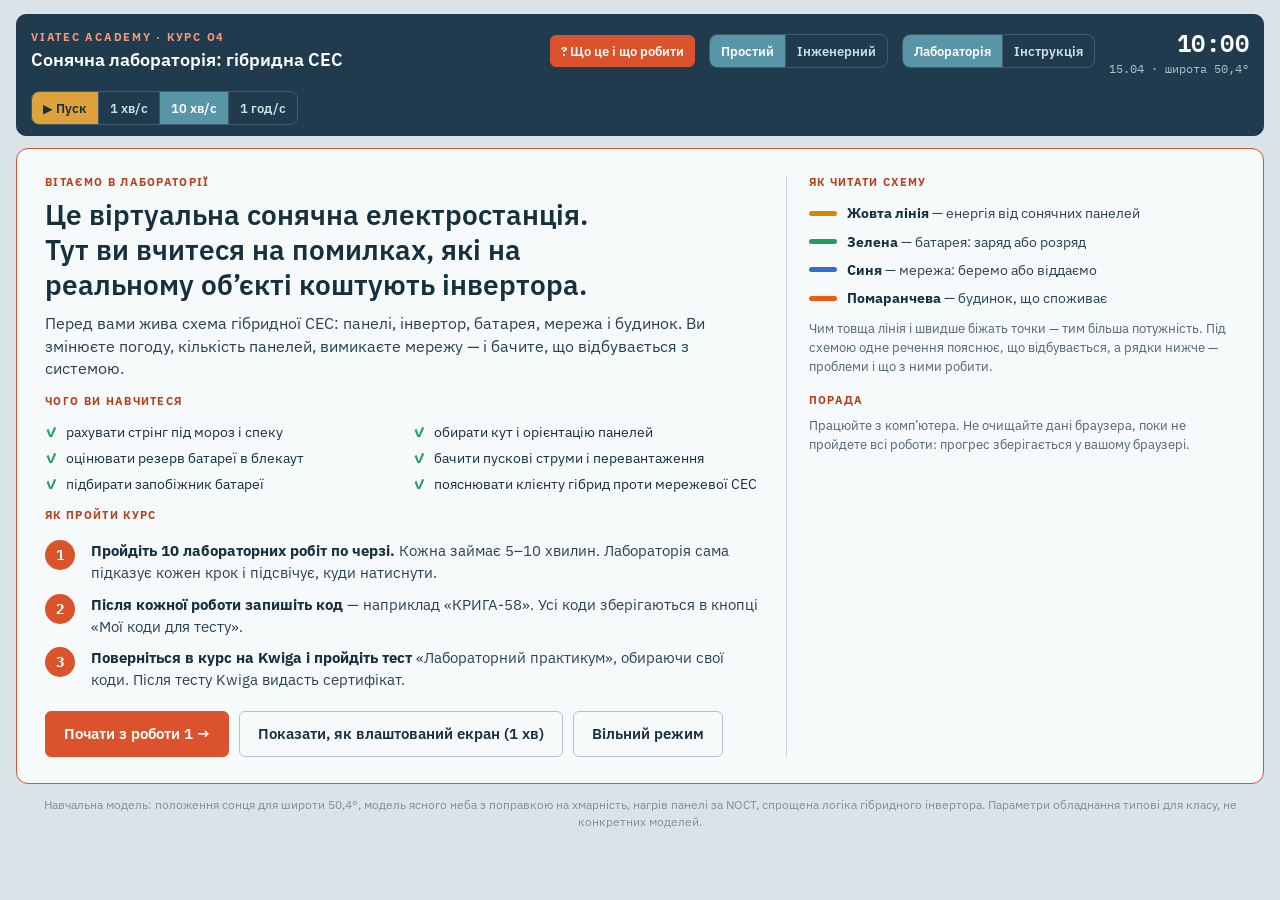
==== lab/index.html @ 6668af7b "Лабораторія О4: знайомство з екраном, «що має статися» в кроках, підказка поточного кроку Co-Authore" ====
<!doctype html>
<html lang="uk"><head><meta charset="utf-8"><meta name="viewport" content="width=device-width,initial-scale=1,viewport-fit=cover">
<title>Сонячна лабораторія Viatec</title>
<meta name="claude:viewport-fit-sides" content="cover">
<link rel="preconnect" href="https://fonts.googleapis.com">
<link rel="stylesheet" href="https://fonts.googleapis.com/css2?family=IBM+Plex+Sans:wght@400;500;600;700&family=IBM+Plex+Mono:wght@400;500;600&display=swap">
<style>
/* Layout: engineering HMI. Top bar (clock, speed, tabs) → [configuration | live single-line diagram | environment] → instruments → trend + alarm log. Second tab: full instruction. Deliberately single dark look, like a SCADA screen. */
:root{
  --bg:#D9E3E8; --panel:#F7FAFB; --panel2:#E9EFF3; --line:#C9D6DE; --line2:#B3C4CF;
  --ink:#17303D; --muted:#4F6672; --dim:#7D919C;
  --accent:#DA532C; --accent-ink:#B5401C; --accent-soft:#F8E1D8;
  --pv:#D08A0A; --bat:#1E9E63; --grid:#2F6FD0; --load:#F05A12; --soc:#7A4FD6;
  --ok:#1E9E63; --warn:#D08A0A; --err:#D2372B;
  --f:'IBM Plex Sans',system-ui,'Segoe UI',Arial,sans-serif;
  --mono:'IBM Plex Mono',ui-monospace,Consolas,monospace;
  color-scheme:light;
}
*{box-sizing:border-box}
body{background:var(--bg);color:var(--ink);font-family:var(--f);font-size:14px;line-height:1.45;margin:0}
.wrap{max-width:1440px;margin:0 auto;padding-block:14px 32px;padding-left:max(16px,env(safe-area-inset-left,0px));padding-right:max(16px,env(safe-area-inset-right,0px));display:flex;flex-direction:column;gap:12px}
h1,h2,h3{margin:0;font-weight:600;text-wrap:balance}
p{margin:0}
.bar{display:flex;align-items:center;gap:14px;flex-wrap:wrap;background:var(--panel);border:1px solid var(--line);border-radius:10px;padding:10px 14px}
.brand{display:flex;flex-direction:column;gap:1px;margin-right:auto;min-width:0}
.brand .e{font-size:11px;letter-spacing:.16em;text-transform:uppercase;color:var(--accent-ink);font-weight:700}
.brand h1{font-size:18px}
.clock{font-family:var(--mono);font-size:24px;font-weight:600;letter-spacing:.02em}
.date{font-family:var(--mono);font-size:12px;color:var(--muted)}
.seg{display:flex;border:1px solid var(--line2);border-radius:8px;overflow:hidden}
.seg button{font:inherit;font-size:12.5px;font-weight:600;background:transparent;color:var(--muted);border:none;padding:7px 11px;cursor:pointer;border-right:1px solid var(--line2)}
.seg button:last-child{border-right:none}
.seg button[aria-pressed="true"],.seg button[aria-selected="true"]{background:var(--accent);color:#fff}
button:focus-visible,select:focus-visible,input:focus-visible{outline:2px solid var(--accent);outline-offset:2px}

.main{display:grid;grid-template-columns:290px minmax(0,1fr) 320px;gap:12px;align-items:start}
.panel{background:var(--panel);border:1px solid var(--line);border-radius:10px;min-width:0}
.ph{display:flex;justify-content:space-between;align-items:center;gap:8px;padding:9px 12px;border-bottom:1px solid var(--line)}
.ph h2{font-size:12px;letter-spacing:.12em;text-transform:uppercase;color:var(--muted);font-weight:700}
.pb{padding:12px;display:flex;flex-direction:column;gap:12px}
.grp{display:flex;flex-direction:column;gap:9px;padding-bottom:12px;border-bottom:1px solid var(--line)}
.grp:last-child{border-bottom:none;padding-bottom:0}
.grp h3{font-size:11.5px;letter-spacing:.1em;text-transform:uppercase;color:var(--accent-ink);font-weight:700}
.sl{display:flex;flex-direction:column;gap:2px}
.sl .r{display:flex;justify-content:space-between;font-size:12.5px;color:var(--muted)}
.sl output{font-family:var(--mono);color:var(--ink);font-size:12.5px}
input[type=range]{width:100%;accent-color:var(--accent);height:18px;margin:0}
.sel{display:flex;flex-direction:column;gap:3px;font-size:12.5px;color:var(--muted)}
select{font:inherit;font-size:13px;color:var(--ink);background:var(--panel2);border:1px solid var(--line2);border-radius:6px;padding:6px 8px;width:100%}
.two{display:grid;grid-template-columns:1fr 1fr;gap:8px}
.chips{display:flex;flex-wrap:wrap;gap:6px}
.chip{font:inherit;font-size:12px;font-weight:600;background:var(--panel2);color:var(--muted);border:1px solid var(--line2);border-radius:6px;padding:5px 8px;cursor:pointer;display:flex;gap:6px;align-items:center}
.chip:disabled{cursor:default;opacity:.85}
.chip i{width:7px;height:7px;border-radius:4px;background:var(--dim)}
.chip[aria-pressed="true"]{color:var(--ink);border-color:var(--accent)}
.chip[aria-pressed="true"] i{background:var(--ok)}
.chip.danger[aria-pressed="false"]{border-color:var(--err);color:var(--err)}
.chip.danger[aria-pressed="false"] i{background:var(--err)}

.sld svg{display:block;width:100%;height:auto}
.sld text{font-family:var(--mono)}
.status{display:flex;gap:6px;flex-wrap:wrap;padding:10px 12px;border-top:1px solid var(--line);min-height:40px;align-items:center}
.al{font-size:13px;font-weight:500;line-height:1.4;padding:7px 11px;border-radius:6px;border:1px solid;flex:1 1 100%}
.al.e{color:var(--err);border-color:var(--err);background:#FBE4E1}
.al.w{color:var(--warn);border-color:#E5C98A;background:#FBF0D9}
.al.i{color:var(--muted);border-color:var(--line2)}
.al.ok{color:var(--ok);border-color:#CDEBDA}

.kv{display:grid;grid-template-columns:1fr auto;gap:4px 10px;font-size:12.5px}
.kv span:nth-child(odd){color:var(--muted)}
.kv span:nth-child(even){font-family:var(--mono);text-align:right}
.env svg{display:block;width:100%;height:auto}

.meters{display:grid;grid-template-columns:repeat(3,minmax(0,1fr));gap:12px}
.m{background:var(--panel);border:1px solid var(--line);border-radius:10px;padding:10px 12px;min-width:0;position:relative;overflow:hidden}
.m::before{content:"";position:absolute;left:0;top:0;bottom:0;width:3px;background:var(--c)}
.m .k{font-size:11px;letter-spacing:.1em;text-transform:uppercase;color:var(--muted);font-weight:700}
.m .v{font-family:var(--mono);font-size:24px;font-weight:600;line-height:1.2;font-variant-numeric:tabular-nums}
.m .v small{font-size:12px;color:var(--muted);margin-left:4px;font-weight:500}
.m .s{font-size:12px;color:var(--muted);font-family:var(--mono)}

.lower{display:grid;grid-template-columns:minmax(0,1.7fr) minmax(0,1fr);gap:12px}
canvas{width:100%;height:230px;display:block}
.legend{display:flex;gap:12px;flex-wrap:wrap;font-size:11.5px;color:var(--muted)}
.legend i{display:inline-block;width:14px;height:3px;margin-right:5px;vertical-align:middle}
.log{max-height:320px;overflow-y:auto;font-family:var(--mono);font-size:12px}
.log div{display:grid;grid-template-columns:44px 14px minmax(0,1fr);gap:6px;padding:6px 12px;border-bottom:1px solid var(--line)}
.log time{color:var(--dim)}
.log b{width:8px;height:8px;border-radius:2px;margin-top:5px;background:var(--dim)}
.log .e b{background:var(--err)} .log .w b{background:var(--warn)} .log .o b{background:var(--ok)}
.log .e span{color:#B0332A}
.mbar{display:flex;flex-direction:column;gap:10px}
.mbar svg{width:100%;height:auto;display:block}

.task{background:var(--accent-soft);border:1px solid #E9A58D;border-radius:10px;padding:10px 14px;display:grid;grid-template-columns:auto minmax(0,1fr) auto;gap:14px;align-items:center}
.task .l{font-size:11px;letter-spacing:.14em;text-transform:uppercase;color:var(--accent-ink);font-weight:700}
.task p{font-size:14px}
.task b{color:#B5401C}
.btn{font:inherit;font-size:12.5px;font-weight:600;background:transparent;color:var(--ink);border:1px solid var(--line2);border-radius:6px;padding:6px 10px;cursor:pointer}
.btn:hover{border-color:var(--accent)}

.doc{display:grid;grid-template-columns:240px minmax(0,1fr);gap:16px;align-items:start}
.toc{position:sticky;top:12px;background:var(--panel);border:1px solid var(--line);border-radius:10px;padding:12px;display:flex;flex-direction:column;gap:2px}
.toc a{color:var(--muted);text-decoration:none;font-size:13px;padding:5px 8px;border-radius:5px}
.toc a:hover{color:var(--ink);background:var(--panel2)}
.art{background:var(--panel);border:1px solid var(--line);border-radius:10px;padding:22px 26px;display:flex;flex-direction:column;gap:14px;min-width:0}
.art h2{font-size:20px;margin-top:10px;padding-top:14px;border-top:1px solid var(--line)}
.art h2:first-child{margin-top:0;padding-top:0;border-top:none}
.art p,.art li{color:#2A4250;max-width:78ch}
.art ul,.art ol{margin:0;padding-left:20px;display:flex;flex-direction:column;gap:4px}
.art b{color:var(--ink)}
.tw{overflow-x:auto}
.art table{border-collapse:collapse;width:100%;font-size:13px;min-width:560px}
.art th{text-align:left;color:var(--muted);font-weight:600;font-size:11.5px;letter-spacing:.06em;text-transform:uppercase;padding:7px 10px;border-bottom:1px solid var(--line2)}
.art td{padding:8px 10px;border-bottom:1px solid var(--line);vertical-align:top;color:#2A4250}
.art td:first-child{color:var(--ink);font-weight:600;white-space:nowrap}
.cards{display:grid;grid-template-columns:repeat(auto-fit,minmax(240px,1fr));gap:10px}
.cd{background:var(--panel2);border:1px solid var(--line2);border-radius:8px;padding:12px;display:flex;flex-direction:column;gap:6px}
.cd h4{margin:0;font-size:14px;font-weight:600}
.cd p{font-size:13px}
.cd .go{align-self:flex-start;margin-top:auto}
.lab{border:1px solid var(--line2);border-radius:8px;padding:14px;display:flex;flex-direction:column;gap:8px;background:var(--panel2)}
.lab .hd{display:flex;justify-content:space-between;gap:10px;align-items:baseline;flex-wrap:wrap}
.lab h4{margin:0;font-size:15px;font-weight:600}
.lab dl{display:grid;grid-template-columns:150px minmax(0,1fr);gap:6px 12px;margin:0;font-size:13px}
.lab dt{color:var(--muted)}
.lab dd{margin:0;color:#2A4250}
.foot{font-size:12px;color:var(--dim);text-align:center}
[hidden]{display:none!important}
.lbl2{font-size:10.5px;letter-spacing:.12em;text-transform:uppercase;color:var(--muted);font-weight:700;margin-top:2px}
.doT{font-weight:600;color:var(--ink);font-size:15px}
.expT{color:var(--ink);font-size:14px;background:var(--panel);border-left:3px solid var(--ok);padding:5px 9px;border-radius:4px}
.nowBar{position:fixed;left:50%;bottom:calc(14px + env(safe-area-inset-bottom,0px));transform:translateX(-50%);z-index:50;background:#1F3B4D;color:#fff;border-radius:10px;padding:10px 14px;display:flex;gap:12px;align-items:center;box-shadow:0 6px 24px rgba(23,48,61,.35);width:min(920px,calc(100% - 24px));font-size:14px}
.nowBar .nbT{font:600 11px var(--mono);letter-spacing:.08em;text-transform:uppercase;color:#F39A76;white-space:nowrap}
.nowBar .nbS{flex:1;min-width:0}
.nowBar .btn{color:#fff;border-color:#5895A7;background:#5895A7;white-space:nowrap}
.tour-on{position:relative;z-index:70!important;box-shadow:0 0 0 4px #DA532C,0 0 0 9999px rgba(15,35,47,.55)!important;border-radius:10px}
.tourTip{position:fixed;left:50%;bottom:calc(18px + env(safe-area-inset-bottom,0px));transform:translateX(-50%);z-index:80;background:#F7FAFB;color:var(--ink);border-radius:12px;padding:16px 18px;width:min(560px,calc(100% - 24px));box-shadow:0 10px 40px rgba(0,0,0,.35);display:flex;flex-direction:column;gap:8px}
.tourTip h3{font-size:17px}
.tourTip p{font-size:14.5px;color:var(--ink)}
.tourTip .tn{font:600 11px var(--mono);letter-spacing:.1em;color:var(--accent-ink);text-transform:uppercase}
.tourTip .row{display:flex;gap:8px;justify-content:flex-end;flex-wrap:wrap;margin-top:4px}
.learn{display:grid;grid-template-columns:repeat(2,minmax(0,1fr));gap:6px 18px;margin:12px 0 0;padding:0;list-style:none}
.learn li{font-size:14px;color:var(--ink);display:flex;gap:8px}
.learn li::before{content:"✓";color:var(--ok);font-weight:700}
.bar{background:#1F3B4D;border-color:#1F3B4D}
.bar .brand h1,.bar .clock{color:#fff}
.bar .brand .e{color:#F39A76}
.bar .date{color:#A9C3CE}
.bar .seg{border-color:#3D5C6E}
.bar .seg button{color:#CFE0E7;border-right-color:#3D5C6E}
.bar .seg button[aria-pressed="true"],.bar .seg button[aria-selected="true"]{background:#5895A7;color:#fff}
.bar #helpBtn{background:#DA532C;border-color:#DA532C;color:#fff}
body.paused .bar #play{background:#E0A23A;color:#17303D}
.ph{background:#5895A7;border-bottom-color:#5895A7;border-radius:10px 10px 0 0}
.ph h2{color:#fff}
.ph .date,.ph .legend{color:#E6F0F4}
.panel{box-shadow:0 1px 2px rgba(23,48,61,.08)}
.task{background:#F3DCD2;border-color:#E9A58D}
body.welcoming #viewLab{display:none!important}
.welcome{display:grid;grid-template-columns:minmax(0,1.6fr) minmax(0,1fr);gap:22px;background:var(--panel);border:1px solid var(--accent);border-radius:12px;padding:26px 28px}
.welcome h2{font-size:clamp(20px,2.3vw,28px);line-height:1.25;margin:6px 0 10px}
.wlead{font-size:15.5px;color:#2A4250;max-width:70ch}
.wsteps{margin:16px 0 0;padding:0;list-style:none;counter-reset:w;display:flex;flex-direction:column;gap:10px}
.wsteps li{counter-increment:w;display:grid;grid-template-columns:34px minmax(0,1fr);gap:12px;font-size:15px;color:#2A4250}
.wsteps li::before{content:counter(w);width:30px;height:30px;border-radius:15px;background:var(--accent);color:#fff;display:grid;place-items:center;font:700 14px var(--mono)}
.wsteps b{color:var(--ink)}
.wact{display:flex;gap:10px;flex-wrap:wrap;margin-top:20px}
.btn.big{font-size:15px;padding:11px 18px}
.wr{border-left:1px solid var(--line);padding-left:22px;display:flex;flex-direction:column;gap:8px}
.legendL{list-style:none;margin:4px 0;padding:0;display:flex;flex-direction:column;gap:8px}
.legendL li{display:flex;gap:10px;align-items:center;font-size:14px;color:#2A4250}
.legendL i{width:28px;height:5px;border-radius:3px;flex-shrink:0}
.legendL b{color:var(--ink)}
#helpBtn{border-color:var(--accent);color:var(--accent-ink)}
@media (max-width:860px){.welcome{grid-template-columns:1fr}.wr{border-left:none;padding-left:0;border-top:1px solid var(--line);padding-top:14px}}
.sld{position:relative}
.pauseB{position:absolute;left:50%;top:52px;transform:translateX(-50%);z-index:2;font:600 13px var(--mono);letter-spacing:.04em;color:#fff;background:var(--warn);border:none;border-radius:6px;padding:7px 14px;cursor:pointer;box-shadow:0 4px 14px rgba(0,0,0,.15);white-space:nowrap;max-width:calc(100% - 24px);overflow:hidden;text-overflow:ellipsis}
body.paused #sld{filter:saturate(.3) opacity(.75)}
body.paused #play{background:var(--warn);color:#fff}
@media (prefers-reduced-motion:no-preference){body.paused #play{animation:pulse2 1.4s ease-in-out infinite}}
@keyframes pulse2{50%{background:#F2D59A}}
.chipw{display:inline-flex;gap:2px}
.chip.del{padding:5px 7px;color:var(--muted)}
.chip.del:hover{color:var(--err);border-color:var(--err)}
.addf summary{list-style:none;cursor:pointer;color:var(--accent-ink);border-color:var(--accent)}
.addf summary::-webkit-details-marker{display:none}
.addbox{display:flex;flex-direction:column;gap:8px;margin-top:8px;padding:10px;border:1px dashed var(--line2);border-radius:8px}
.addbox input{font:inherit;font-size:13px;color:var(--ink);background:var(--panel2);border:1px solid var(--line2);border-radius:6px;padding:6px 8px;width:100%}
.codebox{background:#E3F3E9;border:1px solid #CDEBDA;border-radius:8px;padding:10px 12px;display:flex;flex-direction:column;gap:4px;font-size:13.5px}
.codebox b{font-family:var(--mono);font-size:20px;color:var(--ok);letter-spacing:.04em}
.codebox span{color:var(--muted);font-size:12.5px}
table.codes{border-collapse:collapse;width:100%;font-size:13.5px}
table.codes td,table.codes th{padding:7px 10px;border-bottom:1px solid var(--line);text-align:left}
table.codes th{color:var(--muted);font-size:11.5px;text-transform:uppercase;letter-spacing:.06em}
table.codes b{font-family:var(--mono);color:var(--ok)}
.prog{display:flex;align-items:center;gap:10px;flex-wrap:wrap;font-size:12.5px;color:var(--muted)}
.prog .dots{display:flex;gap:4px}
.prog .dots button{width:26px;height:26px;border-radius:6px;border:1px solid var(--line2);background:var(--panel);color:var(--muted);font:600 11.5px var(--mono);cursor:pointer;padding:0}
.prog .dots button.ok{background:#CDEBDA;border-color:#8FCFAF;color:var(--ok)}
.prog .dots button.cur{border-color:var(--accent);color:var(--ink)}
.prog .bar{flex:0 0 160px;height:6px;border-radius:3px;background:var(--panel2);overflow:hidden}
.prog .bar i{display:block;height:100%;background:var(--accent)}
.btn:disabled{opacity:.45;cursor:not-allowed}
.cert{background:var(--panel);border:1px solid var(--ok);border-radius:10px;padding:16px;display:flex;flex-direction:column;gap:12px}
.cert .row{display:flex;gap:8px;flex-wrap:wrap;align-items:center}
.cert input{font:inherit;font-size:15px;background:var(--panel2);color:var(--ink);border:1px solid var(--line2);border-radius:6px;padding:8px 10px;min-width:0;flex:1 1 260px}
.cert img{width:100%;max-width:900px;border-radius:6px;border:1px solid var(--line2)}
.verify{display:flex;gap:8px;flex-wrap:wrap;align-items:center}
.verify input{font:inherit;background:var(--panel2);color:var(--ink);border:1px solid var(--line2);border-radius:6px;padding:7px 10px;flex:1 1 200px;min-width:0}
.guide{display:grid;grid-template-columns:minmax(0,1.4fr) minmax(0,1fr);gap:18px;background:var(--panel);border:1px solid var(--accent);border-radius:10px;padding:14px 16px;position:relative}
.gcol{display:flex;flex-direction:column;gap:6px;min-width:0}
.gq-col{border-left:1px solid var(--line);padding-left:18px}
.gh{font-size:11px;letter-spacing:.12em;text-transform:uppercase;color:var(--accent-ink);font-weight:700}
.gh.ok{color:var(--ok)}
.gq{font-weight:600;font-size:15px}
.muted{color:var(--muted);font-size:13px}
.gsteps{margin:0;padding:0;list-style:none;display:flex;flex-direction:column;gap:6px}
.gs{display:grid;grid-template-columns:26px minmax(0,1fr);gap:10px;align-items:start;padding:8px 10px;border-radius:8px;color:var(--muted)}
.gs .n{width:24px;height:24px;border-radius:12px;display:grid;place-items:center;font-family:var(--mono);font-size:12px;background:var(--panel2);border:1px solid var(--line2)}
.gs.cur{background:var(--accent-soft);color:var(--ink)}
.gs.cur .n{background:var(--accent);color:#fff;border-color:var(--accent)}
.gs.done .n{background:#CDEBDA;color:var(--ok);border-color:#CDEBDA}
.gs .btn{margin-top:6px}
.wait{color:var(--accent-ink);font-size:12.5px;margin-top:4px}
.opts{display:flex;flex-direction:column;gap:6px}
.opts label{display:flex;gap:8px;align-items:flex-start;background:var(--panel2);border:1px solid var(--line2);border-radius:6px;padding:7px 9px;cursor:pointer;font-size:13.5px}
.opts input{accent-color:var(--accent);margin-top:3px}
.ans{display:flex;align-items:center;gap:8px}
.ans input{font:inherit;font-family:var(--mono);font-size:16px;background:var(--panel2);color:var(--ink);border:1px solid var(--line2);border-radius:6px;padding:7px 10px;width:140px}
.btn.primary{background:var(--accent);color:#fff;border-color:var(--accent);align-self:flex-start}
.btn.small{font-size:12px;padding:4px 9px}
.fb{font-size:13.5px;padding:7px 10px;border-radius:6px}
.fb.ok{color:var(--ok);background:#E3F3E9}.fb.bad{color:var(--warn);background:#FBF0D9}
.actions{display:flex;gap:6px;flex-wrap:wrap;margin-top:6px}
.gx{position:absolute;top:8px;right:8px;padding:2px 9px;font-size:16px}
.hl{outline:3px solid var(--accent)!important;outline-offset:3px;border-radius:6px}
@media (prefers-reduced-motion:no-preference){.hl{animation:pulse 1.2s ease-in-out infinite}}
@keyframes pulse{50%{outline-color:rgba(255,106,19,.25)}}
@media (max-width:860px){.guide{grid-template-columns:1fr}.gq-col{border-left:none;padding-left:0;border-top:1px solid var(--line);padding-top:12px}}
body.simple .adv{display:none!important}
body.simple .main{grid-template-columns:260px minmax(0,1fr) 260px}
body:not(.simple) .only-simple{display:none!important}
body.simple .meters .m:nth-child(n+4){display:none}
.story{padding:12px 14px;border-top:1px solid var(--line);font-size:16px;line-height:1.5;color:var(--ink)}
.story b{font-family:var(--mono);font-weight:600}
.story .pv{color:var(--pv)} .story .bat{color:var(--bat)} .story .grid{color:var(--grid)} .story .load{color:var(--load)} .story .err{color:var(--err)}
.qbig{display:flex;flex-direction:column;gap:12px}
.qbig .chip{font-size:13.5px;padding:8px 10px}

@media (max-width:1200px){.main{grid-template-columns:280px minmax(0,1fr)}.envcol{grid-column:1/-1;display:grid!important;grid-template-columns:repeat(2,minmax(0,1fr));gap:12px}}
@media (max-width:860px){.main,.lower,.doc{grid-template-columns:minmax(0,1fr)}.envcol{grid-template-columns:minmax(0,1fr)!important}.toc{position:static}.task{grid-template-columns:1fr}}
@media (max-width:520px){.meters{grid-template-columns:repeat(2,minmax(0,1fr))}.art{padding:16px}.lab dl{grid-template-columns:1fr}}
</style>

</head><body>
<div class="wrap">
  <div class="bar">
    <div class="brand"><span class="e">Viatec Academy · Курс О4</span><h1>Сонячна лабораторія: гібридна СЕС</h1></div>
    <button class="btn" id="helpBtn" type="button">? Що це і що робити</button>
    <div class="seg" aria-label="Режим"><button id="mSimple" aria-pressed="true">Простий</button><button id="mPro" aria-pressed="false">Інженерний</button></div>
    <div class="seg" role="tablist" aria-label="Розділ"><button role="tab" id="tabLab" aria-selected="true">Лабораторія</button><button role="tab" id="tabDoc" aria-selected="false">Інструкція</button></div>
    <div style="display:flex;flex-direction:column;align-items:flex-end"><span class="clock" id="clock">10:00</span><span class="date" id="dateL">15.04 · широта 50,4°</span></div>
    <div class="seg" aria-label="Швидкість часу"><button id="play" aria-pressed="false">▶ Пуск</button><button data-speed="1" aria-pressed="false">1 хв/с</button><button data-speed="10" aria-pressed="true">10 хв/с</button><button data-speed="60" aria-pressed="false">1 год/с</button></div>
  </div>

  <section class="welcome" id="welcome" hidden aria-labelledby="wT">
    <div class="wl">
      <p class="gh">Вітаємо в лабораторії</p>
      <h2 id="wT">Це віртуальна сонячна електростанція. Тут ви вчитеся на помилках, які на реальному об’єкті коштують інвертора.</h2>
      <p class="wlead">Перед вами жива схема гібридної СЕС: панелі, інвертор, батарея, мережа і будинок. Ви змінюєте погоду, кількість панелей, вимикаєте мережу — і бачите, що відбувається з системою.</p>
      <p class="gh" style="margin-top:14px">Чого ви навчитеся</p>
      <ul class="learn"><li>рахувати стрінг під мороз і спеку</li><li>обирати кут і орієнтацію панелей</li><li>оцінювати резерв батареї в блекаут</li><li>бачити пускові струми і перевантаження</li><li>підбирати запобіжник батареї</li><li>пояснювати клієнту гібрид проти мережевої СЕС</li></ul>
      <p class="gh" style="margin-top:14px">Як пройти курс</p>
      <ol class="wsteps">
        <li><span><b>Пройдіть 10 лабораторних робіт по черзі.</b> Кожна займає 5–10 хвилин. Лабораторія сама підказує кожен крок і підсвічує, куди натиснути.</span></li>
        <li><span><b>Після кожної роботи запишіть код</b> — наприклад «КРИГА-58». Усі коди зберігаються в кнопці «Мої коди для тесту».</span></li>
        <li><span><b>Поверніться в курс на Kwiga і пройдіть тест</b> «Лабораторний практикум», обираючи свої коди. Після тесту Kwiga видасть сертифікат.</span></li>
      </ol>
      <div class="wact"><button class="btn primary big" id="wStart" type="button"></button><button class="btn big" id="wTour" type="button">Показати, як влаштований екран (1 хв)</button><button class="btn big" id="wFree" type="button">Вільний режим</button></div>
      <p class="muted" id="wProg"></p>
    </div>
    <div class="wr">
      <p class="gh">Як читати схему</p>
      <ul class="legendL">
        <li><i style="background:var(--pv)"></i><span><b>Жовта лінія</b> — енергія від сонячних панелей</span></li>
        <li><i style="background:var(--bat)"></i><span><b>Зелена</b> — батарея: заряд або розряд</span></li>
        <li><i style="background:var(--grid)"></i><span><b>Синя</b> — мережа: беремо або віддаємо</span></li>
        <li><i style="background:var(--load)"></i><span><b>Помаранчева</b> — будинок, що споживає</span></li>
      </ul>
      <p class="muted">Чим товща лінія і швидше біжать точки — тим більша потужність. Під схемою одне речення пояснює, що відбувається, а рядки нижче — проблеми і що з ними робити.</p>
      <p class="gh" style="margin-top:8px">Порада</p>
      <p class="muted">Працюйте з комп’ютера. Не очищайте дані браузера, поки не пройдете всі роботи: прогрес зберігається у вашому браузері.</p>
    </div>
  </section>
  <div id="viewLab" style="display:flex;flex-direction:column;gap:12px">
  <div class="task" id="task"><span class="l" id="taskL">Вільний режим</span><p id="taskQ">Зберіть систему ліворуч, задайте погоду праворуч і натисніть «Пуск». Повний опис можливостей і лабораторних робіт — у вкладці «Інструкція».</p><div style="display:flex;gap:6px;flex-wrap:wrap"><select id="expSel" aria-label="Лабораторна робота" style="width:auto"></select><button class="btn" id="resetAll">Скинути</button></div></div>
  <div class="prog" id="prog"></div>
  <section class="cert" id="cert" hidden></section>
  <section class="guide" id="guide" hidden aria-live="polite"></section>
  <div class="nowBar" id="nowBar" hidden></div>
  <div class="tourTip" id="tourTip" hidden role="dialog" aria-live="polite"></div>

  <div class="main">
    <section class="panel only-simple" aria-label="Головне"><div class="ph"><h2>Система</h2></div><div class="pb" id="quick"></div></section>
    <section class="panel adv" aria-label="Конфігурація системи">
      <div class="ph"><h2>Конфігурація</h2></div>
      <div class="pb" id="cfg"></div>
    </section>
    <div style="display:flex;flex-direction:column;gap:12px;min-width:0">
    <section class="panel sld" aria-label="Однолінійна схема">
      <div class="ph"><h2>Однолінійна схема · наживо</h2><span class="date" id="topoL"></span></div>
      <button class="pauseB" id="pauseB" type="button" aria-label="Пауза. Натисніть, щоб запустити">❚❚ ПАУЗА · час зупинено — натисніть, щоб запустити</button>
      <svg id="sld" viewBox="0 0 1000 540" role="img" aria-label="Однолінійна схема системи з потоками енергії"></svg>
      <p class="story" id="story"></p>
      <div class="status" id="alarms" aria-live="polite"></div>
    </section>
    <div class="meters" id="meters"></div>
    <section class="panel adv"><div class="ph"><h2>Тренд · 24 години</h2><div class="legend"><span><i style="background:var(--pv)"></i>PV</span><span><i style="background:var(--load)"></i>навантаження</span><span><i style="background:var(--bat)"></i>АКБ (+заряд)</span><span><i style="background:var(--grid)"></i>мережа (+імпорт)</span><span><i style="background:var(--soc)"></i>SOC</span></div></div><div class="pb"><canvas id="chart" aria-label="Тренд потужностей за 24 години"></canvas></div></section>
    </div>
    <aside class="envcol" style="display:flex;flex-direction:column;gap:12px">
      <section class="panel env"><div class="ph"><h2>Сонце і погода</h2></div><div class="pb" id="envCtl"></div></section>
      <section class="panel env adv"><div class="ph"><h2>Траєкторія сонця</h2><span class="date" id="sunL"></span></div><div class="pb"><svg id="sunpath" viewBox="0 0 280 150"></svg><div class="kv" id="envKv"></div></div></section>
      <section class="panel adv"><div class="ph"><h2>MPPT і журнал подій</h2></div><div class="pb mbar" id="mppt"></div><div class="log" id="log"></div></section>
    </aside>
  </div>

  </div>

  <div id="viewDoc" hidden></div>
  <p class="foot">Навчальна модель: положення сонця для широти 50,4°, модель ясного неба з поправкою на хмарність, нагрів панелі за NOCT, спрощена логіка гібридного інвертора. Параметри обладнання типові для класу, не конкретних моделей.</p>
</div>

<script>
(function(){
'use strict';
const $=s=>document.querySelector(s);
const clamp=(x,a,b)=>Math.max(a,Math.min(b,x));
const rad=d=>d*Math.PI/180, deg=r=>r*180/Math.PI;
function fmt(x,d=1){ if(!isFinite(x)) return '—'; let s=(+x).toFixed(d).replace('.',','); if(/^-0(,0*)?$/.test(s)) s=s.slice(1); return s; }
const LAT=50.4;
const MNOM=['Січень','Лютий','Березень','Квітень','Травень','Червень','Липень','Серпень','Вересень','Жовтень','Листопад','Грудень'];

const PANELS={
  p450:{n:'450 Вт · mono PERC',P:450,Voc:49.5,Vmp:41.5,Isc:11.6,Imp:10.85,kVoc:-0.27,kP:-0.35},
  p550:{n:'550 Вт · mono PERC',P:550,Voc:49.9,Vmp:42.0,Isc:14.0,Imp:13.1,kVoc:-0.27,kP:-0.35},
  p585:{n:'585 Вт · N-type TOPCon',P:585,Voc:52.0,Vmp:43.4,Isc:14.2,Imp:13.5,kVoc:-0.25,kP:-0.29}
};
const INVS={
  h5:{n:'Гібрид 5 кВт · 1ф · LV',type:'hyb',bus:'LV',P:5,vmax:500,mmin:125,mmax:425,imax:[13,13],isc:[17,17],pvMax:6.5,surge:1.6,batI:120},
  h8:{n:'Гібрид 8 кВт · 3ф · LV',type:'hyb',bus:'LV',P:8,vmax:500,mmin:150,mmax:425,imax:[13,13],isc:[17,17],pvMax:10.4,surge:2,batI:190},
  h12:{n:'Гібрид 12 кВт · 3ф · LV',type:'hyb',bus:'LV',P:12,vmax:500,mmin:150,mmax:425,imax:[26,13],isc:[34,17],pvMax:15.6,surge:2,batI:240},
  h20:{n:'Гібрид 20 кВт · 3ф · HV',type:'hyb',bus:'HV',P:20,vmax:1000,mmin:200,mmax:850,imax:[26,26],isc:[34,34],pvMax:26,surge:1.5,batI:50},
  g10:{n:'Мережевий 10 кВт · 3ф · без АКБ',type:'grid',bus:null,P:10,vmax:1100,mmin:160,mmax:1000,imax:[26,26],isc:[32,32],pvMax:15,surge:1.1,batI:0}
};
const MODS={LV:{V:51.2,Ah:100,Imax:100},HV:{V:102.4,Ah:50,Imax:50}};
const FUSES=[63,80,100,125,160,200,250,315];
const FEED=[
  {id:'lv',n:'Слабкострум: роутер, відео',w:80,k:1,fixed:true},
  {id:'fr',n:'Холодильники',w:150,k:3,cyc:.4},
  {id:'bg',n:'Котельня (газ)',w:120,k:2},
  {id:'li',n:'Освітлення',w:200,k:1},
  {id:'tv',n:'Розетки: ТВ, ПК',w:250,k:1},
  {id:'pu',n:'Насос свердловини',w:1100,k:4},
  {id:'kt',n:'Кухня: чайник',w:2000,k:1},
  {id:'bo',n:'Бойлер',w:2000,k:1,cyc:.6},
  {id:'ac',n:'Кондиціонер',w:1200,k:3},
  {id:'wm',n:'Пральна машина',w:2000,k:2}
];
const PROFILE={li:[[6,8],[17.5,23.5]],tv:[[19,23]],pu:[[7.5,7.7],[13,13.2],[19.5,19.75]],kt:[[7,7.15],[13,13.1],[19,19.15]],bo:[[5,7]],wm:[[10,11.2]],ac:[[13,18]]};

function defaults(){
  return {t:10,month:4,clouds:15,ta:15,inv:'h8',offgrid:false,panel:'p550',
    m1:{n:9,s:1,tilt:35,az:0},m2:{n:9,s:1,tilt:35,az:0},
    nb:2,minSoc:20,soc:60,mode:'self',fuse:250,batPlace:'warm',grid:true,exp:true,auto:true,
    feeds:{lv:true,fr:true,bg:true,li:false,tv:true,pu:false,kt:false,bo:false,ac:false,wm:false}};
}
let S=defaults(), speed=10, playing=false, trip=null, fuseBlown=false, flags={}, hist=[], lastRec=-1, logArr=[], dayE={pv:0,imp:0,exp:0,load:0};

function sunPos(t,month){
  const n=30.4*(month-1)+15, dec=23.45*Math.sin(rad(360/365*(284+n))), H=15*(t-12);
  const sa=Math.sin(rad(LAT))*Math.sin(rad(dec))+Math.cos(rad(LAT))*Math.cos(rad(dec))*Math.cos(rad(H));
  const alt=deg(Math.asin(clamp(sa,-1,1)));
  const caz=(Math.sin(rad(dec))-Math.sin(rad(alt))*Math.sin(rad(LAT)))/(Math.cos(rad(alt))*Math.cos(rad(LAT))+1e-9);
  let az=deg(Math.acos(clamp(caz,-1,1))); if(H>0) az=360-az;
  return {alt,az:az-180};
}
function sky(sp){
  const c=S.clouds/100; if(sp.alt<=0) return {dni:0,dhi:0,ghi:0};
  const am=1/(Math.sin(rad(sp.alt))+0.50572*Math.pow(sp.alt+6.07995,-1.6364));
  const dniC=1353*Math.pow(0.7,Math.pow(am,0.678)), sinA=Math.sin(rad(sp.alt));
  const dni=dniC*Math.pow(1-c,1.6), dhi=dniC*0.12*sinA+c*(1-c*0.55)*330*sinA+25*sinA;
  return {dni,dhi,ghi:dni*sinA+dhi};
}
function poa(sp,sk,tilt,az){
  if(sp.alt<=0) return {poa:0,cos:0};
  const b=rad(tilt), cos=Math.sin(rad(sp.alt))*Math.cos(b)+Math.cos(rad(sp.alt))*Math.sin(b)*Math.cos(rad(sp.az-az));
  return {poa:sk.dni*Math.max(0,cos)+sk.dhi*(1+Math.cos(b))/2+sk.ghi*0.2*(1-Math.cos(b))/2,cos};
}
function inProfile(id,t){ const r=PROFILE[id]; if(!r) return false; if(id==='ac'&&S.ta<26) return false; return r.some(([a,b])=>t>=a&&t<b); }
let CUSTOM=[]; try{CUSTOM=JSON.parse(localStorage.getItem('o4lab-custom')||'[]')}catch(e){}
CUSTOM.forEach(c=>FEED.push(c));
function saveCustom(){ try{localStorage.setItem('o4lab-custom',JSON.stringify(FEED.filter(f=>f.custom)))}catch(e){} }
const KOPTS=[[1,'Без двигуна: лампа, нагрівач, електроніка'],[2,'Невеликий двигун: вентилятор, пральна'],[3,'Компресор: холодильник, кондиціонер'],[4,'Насос, компресор великої потужності'],[6,'Важкий пуск: верстат, зварювання']];
function addFormHTML(){ const n=FEED.filter(f=>f.custom).length; return n>=6?'<p class="date">Додано максимум 6 своїх приладів.</p>':`<details class="addf"><summary class="chip" style="display:inline-flex">+ Додати свій прилад</summary>
  <div class="addbox"><label class="sel">Назва<input type="text" class="nfN" maxlength="28" placeholder="напр. Обігрівач"></label>
  <label class="sel">Потужність, Вт<input type="number" class="nfW" min="10" max="10000" step="10" value="1000"></label>
  <label class="sel">Пусковий струм<select class="nfK">${KOPTS.map(([v,t])=>`<option value="${v}">×${v} — ${t}</option>`).join('')}</select></label>
  <button class="btn primary" data-add="1">Додати і увімкнути</button><p class="date addmsg"></p></div></details>`; }
function chipHTML(f,full){ return `<span class="chipw"><button class="chip" data-feed="${f.id}" aria-pressed="${!!feedOn(f)}"${S.auto&&PROFILE[f.id]?' disabled title="Керується автопрофілем"':''}><i></i>${f.n.split(':')[0]}${full||f.custom?' · '+(f.w>=1000?fmt(f.w/1000,1)+' кВт':f.w+' Вт'):''}${f.k>1&&f.custom?' · пуск ×'+f.k:''}</button>${f.custom?`<button class="chip del" data-delf="${f.id}" aria-label="Видалити ${f.n}">×</button>`:''}</span>`; }
function feedOn(f){ if(f.fixed||f.id==='fr'||f.id==='bg'||f.custom) return S.feeds[f.id]; return S.auto?inProfile(f.id,S.t):S.feeds[f.id]; }
function feedP(f,t){ let w=f.w; if(f.cyc&&((t*60)%30)/30>f.cyc) w*=0.05; return w/1000; }
function demand(){ let L=0; const per={}; FEED.forEach(f=>{ per[f.id]=feedOn(f)?feedP(f,S.t):0; L+=per[f.id]; }); return {L,per}; }

function mpptCalc(i,cfg,sp,sk,inv){
  const pn=PANELS[S.panel];
  if(!cfg.n||!cfg.s) return {on:false,p:0,pdc:0,vmp:0,voc:0,i:0,isc:0,poa:0,state:'off'};
  const ir=poa(sp,sk,cfg.tilt,cfg.az), tc=S.ta+ir.poa*0.03, lg=Math.log(Math.max(ir.poa,15)/1000);
  const voc=ir.poa>1?cfg.n*pn.Voc*(1+pn.kVoc/100*(tc-25))*(1+0.025*lg):0;
  const vmp=ir.poa>1?cfg.n*pn.Vmp*(1+pn.kP/100*(tc-25))*(1+0.03*lg):0;
  const pdc=Math.max(0,cfg.n*cfg.s*pn.P/1000*ir.poa/1000*(1+pn.kP/100*(tc-25))*0.96);
  let p=pdc, st='ok';
  const imp=cfg.s*pn.Imp*ir.poa/1000, isc=cfg.s*pn.Isc;
  if(voc>inv.vmax){p=0;st='over';}
  else if(ir.poa>20&&vmp<inv.mmin){p=pdc*Math.pow(clamp(vmp/inv.mmin,0,1),6);st='low';}
  else if(vmp>inv.mmax){p=pdc*inv.mmax/vmp;st='high';}
  if(st==='ok'&&imp>inv.imax[i]){p=pdc*inv.imax[i]/imp;st='clip';}
  return {on:true,p,pdc,poa:ir.poa,cos:ir.cos,tc,voc,vmp,i:Math.min(imp,inv.imax[i]),isc,iscOver:isc>inv.isc[i],state:st};
}
function step(dtH){
  const inv=INVS[S.inv], sp=sunPos(S.t,S.month), sk=sky(sp);
  const M=[mpptCalc(0,S.m1,sp,sk,inv),mpptCalc(1,S.m2,sp,sk,inv)];
  let pv=M[0].p+M[1].p, pdc=M[0].pdc+M[1].pdc, clipInv=false;
  if(pv>inv.pvMax){pv=inv.pvMax;clipInv=true;}
  const hasBat=inv.type==='hyb', mod=hasBat?MODS[inv.bus]:null, cap=hasBat?S.nb*5.12:0;
  const Vbat=!hasBat?0:inv.bus==='LV'?48+S.soc/100*6.5:S.nb*mod.V*(0.94+S.soc/100*0.1);
  const tBat=S.batPlace==='warm'?Math.max(S.ta,16):S.ta+3, cold=tBat<0;
  const Ilim=hasBat?(inv.bus==='LV'?Math.min(inv.batI,S.nb*mod.Imax):Math.min(inv.batI,mod.Imax)):0;
  const pLim=Ilim*Vbat/1000;
  const chgMax=hasBat&&!fuseBlown&&!cold?Math.min(pLim,cap*0.5):0, disMax=hasBat&&!fuseBlown?pLim:0;
  const gridAvail=S.grid&&!(S.offgrid&&hasBat);
  const D=demand(); let L=trip?0:D.L;
  let chg=0,dis=0,imp=0,exp=0,black=false,curt=0,anti=false;
  const socOK=S.soc>S.minSoc+0.01, full=S.soc>=99.9;
  if(inv.type==='grid'){
    if(gridAvail){ const a=Math.min(pv,L); const s=pv-a; imp=L-a; if(S.exp) exp=s; else {curt=s; pv-=s;} }
    else { anti=true; curt=pv; pv=0; black=L>0.001; L=0; }
  } else if(gridAvail){
    const a=Math.min(pv,L); let s=pv-a, d=L-a;
    chg=full?0:Math.min(s,chgMax); s-=chg;
    if(S.exp) exp=s; else {curt=s; pv-=s;}
    if(S.mode==='self'&&socOK){dis=Math.min(d,disMax); d-=dis;}
    if(S.mode==='backup'&&S.soc<95&&chgMax>0){const g=Math.max(0,Math.min(chgMax-chg,1.5)); chg+=g; imp+=g;}
    imp+=d;
  } else {
    if(L>inv.P&&!trip){trip=`Перевантаження виходу: ${fmt(L,1)} кВт > ${fmt(inv.P,0)} кВт`; addLog('e',trip+'. Інвертор вимкнув резервний вихід.'); L=0;}
    const a=Math.min(pv,L); let s=pv-a, d=L-a;
    chg=full?0:Math.min(s,chgMax); s-=chg; curt=s; pv-=s;
    if(d>0.001){ if(socOK){dis=Math.min(d,disMax); d-=dis;} if(d>0.005) black=true; }
    if(black){ pv=chg; dis=0; L=0; }
  }
  const Ibat=hasBat&&Vbat>0?Math.max(chg,dis)*1000/Vbat:0;
  if(hasBat&&!fuseBlown&&Ibat>S.fuse*1.05&&dtH>0){ fuseBlown=true; addLog('e',`Перегорів запобіжник АКБ ${S.fuse} А: струм ${fmt(Ibat,0)} А. Батарею відключено від інвертора.`); buildCfg(); }
  if(dtH>0&&hasBat) S.soc=clamp(S.soc+(chg*0.96-dis/0.96)/cap*100*dtH,0,100);
  if(dtH>0){ dayE.pv+=pv*dtH; dayE.imp+=imp*dtH; dayE.exp+=exp*dtH; dayE.load+=L*dtH; }
  return {sp,sk,M,pv,pdc,clipInv,L,D,chg,dis,imp,exp,black,curt,anti,hasBat,Vbat,Ibat,cap,tBat,cold:cold&&hasBat&&M.some(m=>m.poa>50),inv,gridAvail,pLim};
}

function hm(v){v=((v%24)+24)%24; const h=Math.floor(v), m=Math.floor((v-h)*60+1e-6); return String(h).padStart(2,'0')+':'+String(m).padStart(2,'0');}
function addLog(k,txt){ logArr.unshift({t:hm(S.t),k,txt}); logArr=logArr.slice(0,60); $('#log').innerHTML=logArr.map(l=>`<div class="${l.k}"><time>${l.t}</time><b></b><span>${l.txt}</span></div>`).join(''); }
function edge(key,cond,k,on,off){ if(cond&&!flags[key]){flags[key]=1; addLog(k,on);} else if(!cond&&flags[key]){flags[key]=0; if(off) addLog('o',off);} }

function rng(id,label,min,max,step,val,out){ return `<label class="sl"><span class="r">${label}<output id="o-${id}">${out(val)}</output></span><input type="range" id="${id}" min="${min}" max="${max}" step="${step}" value="${val}"></label>`; }
function sel(id,label,val,opts){ return `<label class="sel">${label}<select id="${id}">${opts.map(([v,t])=>`<option value="${v}"${String(v)===String(val)?' selected':''}>${t}</option>`).join('')}</select></label>`; }
const azT=v=>+v===0?'Пд':+v<0?`Сх ${-v}°`:`Зх ${v}°`;
function buildCfg(){
  buildQuick();
  const inv=INVS[S.inv];
  const mp=(k,i)=>{const c=S[k]; return `<div class="grp"><h3>MPPT ${i}${i===2?' · можна інша орієнтація':''}</h3>
    <div class="two">${sel(k+'-n','Панелей у стрінгу',c.n,[[0,'вимкнено'],...Array.from({length:22},(_,j)=>[j+3,j+3])])}${sel(k+'-s','Стрінгів',c.s,[[1,'1'],[2,'2 паралельно']])}</div>
    ${rng(k+'-tilt','Кут нахилу',0,90,1,c.tilt,v=>v+'°')}${rng(k+'-az','Азимут',-90,90,5,c.az,azT)}</div>`;};
  $('#cfg').innerHTML=`<div class="grp"><h3>Інвертор і топологія</h3>
    ${sel('inv','Інвертор',S.inv,Object.entries(INVS).map(([k,v])=>[k,v.n]))}
    ${inv.type==='hyb'?`<div class="chips"><button class="chip" id="cOff" aria-pressed="${S.offgrid}"><i></i>Автономна система (без мережі)</button></div>`:''}
    ${sel('panel','Панель',S.panel,Object.entries(PANELS).map(([k,v])=>[k,v.n]))}</div>
    ${mp('m1',1)}${mp('m2',2)}
    ${inv.type==='hyb'?`<div class="grp"><h3>Батарея ${inv.bus} · BMS</h3>
      <div class="two">${sel('nb',inv.bus==='LV'?'Модулів паралельно':'Модулів послідовно',S.nb,(inv.bus==='LV'?[1,2,3,4,5,6]:[2,3,4,5,6,7,8]).map(x=>[x,`${x} × 5,12 кВт·год`]))}${sel('fuse','Запобіжник АКБ',S.fuse,FUSES.map(f=>[f,f+' А']))}</div>
      ${sel('mode','Режим роботи',S.mode,[['self','Самоспоживання'],['backup','Резерв (тримати заряд)']])}
      <div class="two">${rng('minSoc','Мін. SOC',5,50,5,S.minSoc,v=>v+' %')}${rng('soc','SOC зараз',0,100,1,Math.round(S.soc),v=>v+' %')}</div>
      ${sel('batPlace','Розміщення',S.batPlace,[['warm','Опалюване приміщення'],['cold','Неопалюваний гараж']])}</div>`:''}
    ${inv.type==='hyb'&&S.offgrid?'':`<div class="grp"><h3>Мережа</h3><div class="chips">
      <button class="chip danger" id="cGrid" aria-pressed="${S.grid}"><i></i>${S.grid?'Мережа 0,4 кВ є':'Мережі немає'}</button>
      <button class="chip" id="cExp" aria-pressed="${S.exp}"><i></i>Експорт у мережу</button></div></div>`}
    ${trip||fuseBlown?`<div class="grp"><button class="chip" id="cReset" style="border-color:var(--err);color:var(--err)">Скинути аварію і замінити запобіжник</button></div>`:''}
    <div class="grp"><h3>Навантаження · фідери</h3><div class="chips"><button class="chip" id="cAuto" aria-pressed="${S.auto}"><i></i>Автопрофіль доби</button></div>
      <div class="chips">${FEED.filter(f=>!f.fixed).map(f=>chipHTML(f,true)).join('')}</div>${addFormHTML()}
      ${S.auto?'<p class="date">Автопрофіль вмикає світло, чайник, насос, бойлер і кондиціонер за типовим розкладом доби. Вимкніть його, щоб керувати вручну.</p>':''}</div>`;
}
function buildQuick(){
  const inv=INVS[S.inv];
  $('#quick').innerHTML=`<div class="qbig">${sel('q-inv','Інвертор',S.inv,Object.entries(INVS).map(([k,v])=>[k,v.n]))}
    ${sel('q-n','Панелі',S.m1.n,Array.from({length:12},(_,j)=>[j+4,`2 стрінги × ${j+4} = ${(j+4)*2} шт · ${fmt((j+4)*2*PANELS[S.panel].P/1000,1)} кВт`]))}
    ${inv.type==='hyb'?sel('q-nb','Батарея',S.nb,(inv.bus==='LV'?[1,2,3,4,5,6]:[2,3,4,5,6,7,8]).map(x=>[x,`${x} ${x===1?'модуль':x<5?'модулі':'модулів'} · ${fmt(x*5.12,1)} кВт·год`])):'<p class="date">Мережевий інвертор працює без батареї.</p>'}
    ${rng('q-tilt','Кут нахилу панелей',0,90,1,S.m1.tilt,v=>v+'°')}
    <div class="chips"><button class="chip danger" id="qGrid" aria-pressed="${S.grid}"><i></i>${S.grid?'Мережа є — вимкнути':'Мережі немає — увімкнути'}</button>
    ${trip||fuseBlown?`<button class="chip" id="qReset" style="border-color:var(--err);color:var(--err)">Скинути аварію</button>`:''}</div>
    <div class="chips">${FEED.filter(f=>!f.fixed&&(!S.auto||f.custom)).map(f=>chipHTML(f,false)).join('')}</div>${addFormHTML()}
    <p class="date">Решта налаштувань — у режимі «Інженерний».</p></div>`;
}
function story(o){
  const f=x=>`<b>${fmt(x,1)} кВт</b>`; const p=[];
  if(trip) p.push(`<span class="err">Аварія інвертора: ${trip}.</span> Натисніть «Скинути аварію».`);
  else if(o.anti) p.push(`<span class="err">Мережі немає — мережевий інвертор зупинився.</span> Сонце світить, але будинок без світла.`);
  else if(o.M.some(m=>m.state==='over')) p.push(`<span class="err">Напруга панелей перевищила межу інвертора.</span> Зменшіть кількість панелей у стрінгу.`);
  else if(o.black) p.push(`<span class="err">Будинок без світла:</span> мережі немає, а батарея розряджена до мінімуму.`);
  else{
    p.push(o.pv>0.05?`Сонце дає <span class="pv">${f(o.pv)}</span>.`:o.sp.alt>0?'Сонця майже немає.':'Ніч, панелі не працюють.');
    p.push(`Будинок споживає <span class="load">${f(o.L)}</span>.`);
    if(o.chg>0.05) p.push(`Батарея заряджається: <span class="bat">${f(o.chg)}</span>.`); else if(o.dis>0.05) p.push(`Батарея віддає <span class="bat">${f(o.dis)}</span>.`);
    if(o.imp>0.05) p.push(`З мережі береться <span class="grid">${f(o.imp)}</span>.`); else if(o.exp>0.05) p.push(`Надлишок <span class="grid">${f(o.exp)}</span> іде в мережу.`);
    if(!o.gridAvail) p.push('Мережі немає — будинок живиться від станції.');
    if(o.cold) p.push('<span class="err">Батарея на морозі — заряд заборонено.</span>');
  }
  $('#story').innerHTML=p.join(' ');
}
function setMode(simple){ document.body.classList.toggle('simple',simple); $('#mSimple').setAttribute('aria-pressed',simple); $('#mPro').setAttribute('aria-pressed',!simple); try{localStorage.setItem('o4lab-mode',simple?'s':'p')}catch(e){} setTimeout(drawChart,0); }
function buildEnvCtl(){
  $('#envCtl').innerHTML=rng('t','Час',0,23.75,0.25,S.t,hm)+rng('month','Місяць',1,12,1,S.month,v=>MNOM[v-1])+rng('clouds','Хмарність',0,100,5,S.clouds,v=>v+' %')+rng('ta','Температура повітря',-25,40,1,S.ta,v=>(v>0?'+':'')+v+' °C');
}
const OUT={t:hm,month:v=>MNOM[v-1],clouds:v=>v+' %',ta:v=>(v>0?'+':'')+v+' °C',minSoc:v=>v+' %',soc:v=>v+' %','m1-tilt':v=>v+'°','m2-tilt':v=>v+'°','m1-az':azT,'m2-az':azT};
document.addEventListener('input',e=>{
  if(e.target.id==='q-tilt'){ const v=+e.target.value; S.m1.tilt=v; S.m2.tilt=v; $('#o-q-tilt').textContent=v+'°'; ['m1-tilt','m2-tilt'].forEach(i=>{const el=$('#'+i); if(el){el.value=v; $('#o-'+i).textContent=v+'°';}}); buildSldSoon(); return; }
  const id=e.target.id; if(!id||!(id in OUT)) return; const v=+e.target.value;
  if(/^m[12]-/.test(id)){ const [k,f]=id.split('-'); S[k][f]=v; buildSldSoon(); } else S[id]=v;
  $('#o-'+id).textContent=OUT[id](v);
  if(id==='month') drawSunPath(true);
});
let sldT=null; function buildSldSoon(){ clearTimeout(sldT); sldT=setTimeout(buildSld,120); }
document.addEventListener('change',e=>{
  const id=e.target.id, v=e.target.value;
  if(id==='inv'){ S.inv=v; const inv=INVS[v]; S.nb=inv.bus==='HV'?4:2; S.fuse=inv.bus==='HV'?63:250; trip=null; fuseBlown=false; if(inv.type!=='hyb') S.offgrid=false; buildCfg(); buildSld(); }
  else if(id==='panel'){ S.panel=v; buildSld(); }
  else if(/^m[12]-(n|s)$/.test(id)){ const [k,f]=id.split('-'); S[k][f]=+v; buildSld(); }
  else if(id==='nb'||id==='fuse'){ S[id]=+v; buildSld(); }
  else if(id==='mode'||id==='batPlace'){ S[id]=v; }
  else if(id==='expSel'){ if(v) startExp(v); }
  else if(id==='q-inv'){ $('#inv').value=v; $('#inv').dispatchEvent(new Event('change',{bubbles:true})); }
  else if(id==='q-n'){ S.m1.n=+v; S.m2.n=+v; S.m1.s=1; S.m2.s=1; buildCfg(); buildSld(); }
  else if(id==='q-nb'){ S.nb=+v; buildCfg(); buildSld(); }
});
document.addEventListener('click',e=>{
  const b=e.target.closest('button'); if(!b) return;
  if(b.id==='cGrid'||b.id==='qGrid'){ S.grid=!S.grid; addLog(S.grid?'o':'w',S.grid?'Мережу відновлено, інвертор синхронізувався.':(INVS[S.inv].type==='grid'?'Мережа зникла. Мережевий інвертор зупинився — захист від острівного режиму.':'Мережа зникла. Гібрид перейшов на АКБ за ~10 мс.')); if(S.grid) trip=null; buildCfg(); return; }
  if(b.id==='cOff'){ S.offgrid=!S.offgrid; buildCfg(); buildSld(); return; }
  if(b.id==='cExp'){ S.exp=!S.exp; b.setAttribute('aria-pressed',S.exp); return; }
  if(b.id==='cAuto'){ S.auto=!S.auto; buildCfg(); return; }
  if(b.id==='cReset'||b.id==='qReset'){ trip=null; fuseBlown=false; addLog('o','Аварію скинуто, інвертор перезапущено.'); buildCfg(); return; }
  if(b.dataset.add){ const box=b.closest('.addbox'); const n=box.querySelector('.nfN').value.trim(), w=+box.querySelector('.nfW').value, k=+box.querySelector('.nfK').value;
    if(n.length<2||!(w>=10&&w<=10000)){ box.querySelector('.addmsg').textContent='Вкажіть назву і потужність від 10 до 10 000 Вт.'; return; }
    const id='c'+Date.now().toString(36); const f={id,n:n.replace(/[<>&"]/g,''),w,k,custom:true}; FEED.push(f); saveCustom();
    const inv=INVS[S.inv], L=demand().L, pk=L+w/1000*k, island=inv.type==='hyb'&&!(S.grid&&!S.offgrid);
    if(island&&k>1&&pk>inv.P*inv.surge&&!trip){ trip=`Пуск «${f.n}»: пік ${fmt(pk,1)} кВт > ${fmt(inv.P*inv.surge,1)} кВт`; addLog('e',trip+'. Інвертор аварійно вимкнув вихід.'); }
    else addLog('i',`Додано прилад «${f.n}» ${fmt(w/1000,2)} кВт${k>1?`, пусковий пік ×${k}`:''}.`);
    S.feeds[id]=true; buildCfg(); buildSld(); return; }
  if(b.dataset.delf){ const i=FEED.findIndex(x=>x.id===b.dataset.delf); if(i>=0){ addLog('i',`Прилад «${FEED[i].n}» видалено.`); FEED.splice(i,1); delete S.feeds[b.dataset.delf]; saveCustom(); buildCfg(); buildSld(); } return; }
  if(b.dataset.feed){ const f=FEED.find(x=>x.id===b.dataset.feed), on=!S.feeds[f.id], inv=INVS[S.inv];
    if(on&&!trip&&f.k>1){ const L=demand().L, pk=L+f.w/1000*f.k, island=inv.type==='hyb'&&!(S.grid&&!S.offgrid);
      if(island&&pk>inv.P*inv.surge){ trip=`Пуск «${f.n}»: пік ${fmt(pk,1)} кВт > ${fmt(inv.P*inv.surge,1)} кВт`; addLog('e',trip+'. Інвертор аварійно вимкнув вихід.'); }
      else addLog('i',`Пуск «${f.n}»: пусковий пік ${fmt(pk,1)} кВт ${island?`у межах ${fmt(inv.P*inv.surge,1)} кВт інвертора`:'покрито мережею'}.`); }
    S.feeds[f.id]=on; buildCfg(); return; }
  if(b.id==='mSimple'||b.id==='mPro'){ setMode(b.id==='mSimple'); return; }
  if(b.id==='pauseB'){ playing=true; setPlay(); return; }
  if(b.id==='play'){ playing=!playing; setPlay(); return; }
  if(b.dataset.speed){ speed=+b.dataset.speed; document.querySelectorAll('[data-speed]').forEach(x=>x.setAttribute('aria-pressed',x===b)); playing=true; setPlay(); return; }
  if(b.id==='resetAll'){ reset(); return; }
  if(b.id==='tabLab'||b.id==='tabDoc'){ const doc=b.id==='tabDoc'; document.body.classList.remove('welcoming'); $('#welcome').hidden=true; $('#tabLab').setAttribute('aria-selected',!doc); $('#tabDoc').setAttribute('aria-selected',doc); $('#viewLab').hidden=doc; $('#viewDoc').hidden=!doc; if(!doc) setTimeout(drawChart,0); window.scrollTo({top:0}); return; }
  if(b.dataset.go){ $('#tabLab').click(); startExp(b.dataset.go); return; }
});
function setPlay(){ const b=$('#play'); b.setAttribute('aria-pressed',playing); b.textContent=playing?'❚❚ Пауза':'▶ Пуск'; }
function clearRun(){ trip=null; fuseBlown=false; flags={}; hist=[]; lastRec=-1; dayE={pv:0,imp:0,exp:0,load:0}; logArr=[]; $('#log').innerHTML=''; }
function reset(){ S=defaults(); clearRun(); playing=false; setPlay(); LAB=null; renderGuide();
  $('#taskL').textContent='Вільний режим'; $('#taskQ').textContent='Зберіть систему ліворуч, задайте погоду праворуч і натисніть «Пуск». Повний опис можливостей і лабораторних робіт — у вкладці «Інструкція».'; $('#expSel').value='';
  buildCfg(); buildEnvCtl(); buildSld(); drawSunPath(true); addLog('i','Лабораторію скинуто до початкових умов.'); }

/* ── однолінійна схема ── */
function buildSld(){
  const inv=INVS[S.inv], hyb=inv.type==='hyb', off=S.offgrid&&hyb, pn=PANELS[S.panel];
  $('#topoL').textContent=(inv.type==='grid'?'мережева СЕС':off?'автономна СЕС':'гібридна СЕС');
  const T=(x,y,t,o={})=>`<text x="${x}" y="${y}" font-size="${o.s||12}" fill="${o.c||'#4F6672'}" text-anchor="${o.a||'start'}"${o.id?` id="${o.id}"`:''} font-weight="${o.w||400}">${t}</text>`;
  const track=(id,d)=>`<path d="${d}" stroke="#CFDCE3" stroke-width="7" fill="none" stroke-linejoin="round"/><path id="${id}" d="${d}" stroke="#555" stroke-width="3" fill="none" stroke-dasharray="2 12" stroke-linecap="round" stroke-linejoin="round" opacity="0"/>`;
  const pvSym=(x,y,i,c)=>`<rect x="${x}" y="${y}" width="120" height="70" rx="3" fill="#F7FAFB" stroke="#D08A0A" stroke-width="1.6" id="pv${i}box"/>
     ${[1,2,3,4].map(k=>`<line x1="${x+24*k}" y1="${y}" x2="${x+24*k}" y2="${y+70}" stroke="#BCCBD4"/>`).join('')}<line x1="${x}" y1="${y+35}" x2="${x+120}" y2="${y+35}" stroke="#BCCBD4"/>
     <path d="M${x+6} ${y-16} l12 10 M${x+24} ${y-18} l10 12" stroke="#D08A0A" stroke-width="1.5"/>
     ${T(x,y+88,`PV${i} · ${c.s>1?c.s+'×':''}${c.n}×${pn.P} Вт`,{c:'#17303D',w:600})}${T(x,y+103,`${fmt(c.n*c.s*pn.P/1000,2)} кВт · ${c.tilt}° · ${azT(c.az)}`,{s:11})}`;
  const sw=(x,y,id)=>`<g id="${id}"><circle cx="${x}" cy="${y}" r="3" fill="#4F6672"/><line class="blade" x1="${x}" y1="${y}" x2="${x+28}" y2="${y-9}" stroke="#17303D" stroke-width="2"/><circle cx="${x+30}" cy="${y}" r="3" fill="#4F6672"/></g>`;
  let s='';
  const on1=S.m1.n>0, on2=S.m2.n>0;
  if(on1){ s+=track('fPv1','M160 95 H330')+pvSym(40,60,1,S.m1)+sw(205,95,'qs1')+T(205,80,'QS1',{s:10})+T(166,114,'',{id:'tPv1',s:10.5,c:'#D08A0A'}); }
  if(on2){ s+=track('fPv2','M160 245 H330')+pvSym(40,210,2,S.m2)+sw(205,245,'qs2')+T(205,230,'QS2',{s:10})+T(166,264,'',{id:'tPv2',s:10.5,c:'#D08A0A'}); }
  s+=`<rect x="330" y="55" width="220" height="250" rx="6" fill="#E9EFF3" stroke="#7D919C" stroke-width="1.5" id="invBox"/>`;
  s+=T(440,78,`${inv.type==='grid'?'Мережевий':'Гібридний'} інвертор ${inv.P} кВт`,{a:'middle',s:12,c:'#17303D',w:600});
  s+=(on1?T(340,99,'MPPT1',{s:10.5}):'')+(on2?T(340,249,'MPPT2',{s:10.5}):'')+T(440,128,'DC-шина',{a:'middle',s:10.5})+`<path d="M400 136 h80 M400 144 h80" stroke="#7D919C"/>`+T(440,170,'DC/AC',{a:'middle',s:10.5})+`<path d="M425 178 q7 -8 15 0 t15 0" stroke="#7D919C" fill="none"/>`;
  s+=`<rect x="355" y="198" width="170" height="44" rx="4" fill="#D9E3E8" stroke="#C9D6DE"/>`+T(440,216,'',{id:'invMode',a:'middle',s:12,w:600,c:'#1E9E63'})+T(440,234,'',{id:'invLoad',a:'middle',s:10.5});
  if(!off) s+=T(544,114,'GRID',{a:'end',s:9.5});
  if(hyb) s+=T(544,256,'LOAD',{a:'end',s:9.5})+T(440,298,'BAT',{a:'middle',s:9.5});
  if(hyb){
    s+=track('fBat','M440 305 V420');
    s+=`<rect x="430" y="334" width="20" height="40" rx="2" fill="#F7FAFB" stroke="#17303D" stroke-width="1.5"/><line id="fuWire" x1="440" y1="334" x2="440" y2="374" stroke="#17303D" stroke-width="1.5"/>`+T(458,350,`FU1 ${S.fuse} А`,{s:11,c:'#17303D'})+T(458,366,'DC',{s:10});
    s+=`<rect x="380" y="420" width="120" height="96" rx="4" fill="#F7FAFB" stroke="#1E9E63" stroke-width="1.6"/>
      <path d="M396 444 v26 M407 450 v14 M418 444 v26 M429 450 v14" stroke="#1E9E63" stroke-width="2.5"/>
      <rect x="458" y="430" width="30" height="76" rx="2" fill="none" stroke="#7D919C"/><rect id="socBar" x="460" y="432" width="26" height="72" fill="#1E9E63"/>`;
    s+=T(390,492,'',{id:'tSoc',s:12.5,c:'#17303D',w:600})+T(390,508,`${S.nb}×5,12 кВт·год ${inv.bus}`,{s:10});
    s+=T(370,450,'',{id:'tBat',s:11,a:'end',c:'#1E9E63'})+T(370,466,'',{id:'tBat2',s:11,a:'end'})+T(370,482,'',{id:'tBat3',s:10.5,a:'end'});
  }
  const gx=880;
  if(!off){
    s+=track('fGrid','M550 120 H862');
    s+=sw(600,120,'qf1')+T(600,104,'QF1',{s:10});
    s+=`<rect x="690" y="104" width="54" height="32" rx="3" fill="#F7FAFB" stroke="#2F6FD0"/>`+T(717,124,'kWh',{a:'middle',s:11,c:'#2F6FD0'})+T(717,150,'лічильник ⇄',{a:'middle',s:9.5});
    s+=`<circle id="gC1" cx="${gx}" cy="120" r="18" fill="none" stroke="#2F6FD0" stroke-width="1.8"/><circle id="gC2" cx="${gx+24}" cy="120" r="18" fill="none" stroke="#2F6FD0" stroke-width="1.8"/>`;
    s+=T(gx+12,158,'Мережа 0,4 кВ',{a:'middle',s:11,c:'#17303D'})+T(gx+12,174,'',{id:'tGridS',a:'middle',s:10})+T(800,98,'',{id:'tGrid',s:11,a:'middle',c:'#2F6FD0'});
  } else s+=T(600,124,'мережа не підключена — автономна система',{s:11,c:'#7D919C'});
  const busTop=hyb?262:200;
  s+=track('fLoad',hyb?'M550 262 H680':'M780 120 V200 H680');
  if(hyb) s+=sw(600,262,'qf2')+T(600,246,'QF2',{s:10});
  s+=`<line x1="680" y1="${busTop-8}" x2="680" y2="${busTop+18+(FEED.length-1)*24}" stroke="#17303D" stroke-width="3"/>`;
  s+=T(690,busTop-14,hyb?'Щит резервного живлення':'Щит будинку',{s:11,c:'#17303D',w:600});
  s+=T(hyb?560:690,hyb?busTop+28:busTop-30,'',{id:'tLoad',s:11,c:'#F05A12'});
  FEED.forEach((f,i)=>{ const y=busTop+16+i*24;
    s+=`<line x1="680" y1="${y}" x2="710" y2="${y}" stroke="#7D919C" stroke-width="1.5"/><rect x="710" y="${y-5}" width="12" height="10" fill="none" stroke="#7D919C"/><line x1="722" y1="${y}" x2="740" y2="${y}" stroke="#7D919C" stroke-width="1.5"/>
      <circle id="fd-${f.id}" cx="748" cy="${y}" r="4" fill="#B3C4CF"/>`+T(760,y+4,f.n,{s:11,id:'fn-'+f.id})+T(992,y+4,'',{id:'fv-'+f.id,s:11,a:'end'});
  });
  $('#sld').setAttribute('viewBox',`0 0 1000 ${Math.max(540,busTop+16+(FEED.length-1)*24+24)}`);
  $('#sld').innerHTML=s;
}
let dash={};
function flow(id,p,dir,col,dt){ const el=document.getElementById(id); if(!el) return; const a=Math.abs(p);
  el.setAttribute('opacity',a>0.02?1:0); el.setAttribute('stroke',col); el.setAttribute('stroke-width',(2.5+Math.min(a,12)*0.45).toFixed(1));
  dash[id]=(dash[id]||0)+dt*(18+a*20)*dir; el.setAttribute('stroke-dashoffset',(-dash[id]).toFixed(1)); }
function txt(id,t,c){ const el=document.getElementById(id); if(el){ el.textContent=t; if(c) el.setAttribute('fill',c);} }
function updSld(o,dt){
  const inv=o.inv, M=o.M, blink=Math.floor(performance.now()/400)%2;
  flow('fPv1',M[0].p,1,'#D08A0A',dt); flow('fPv2',M[1].p,1,'#D08A0A',dt);
  [0,1].forEach(i=>{ const m=M[i]; txt('tPv'+(i+1),m.on&&m.poa>1?`${fmt(m.p,2)} кВт · ${Math.round(m.vmp)} В · ${fmt(m.i,1)} А`:'0 кВт · ніч');
    const b=document.getElementById('pv'+(i+1)+'box'); if(b){ b.setAttribute('stroke',(m.state==='over'||m.iscOver)?(blink?'#D2372B':'#F7D3CE'):'#D08A0A'); b.setAttribute('fill',`rgba(208,138,10,${(clamp(m.poa/1000,0,1)*0.25).toFixed(3)})`);} });
  if(o.hasBat){ flow('fBat',o.chg-o.dis,o.chg>=o.dis?-1:1,'#1E9E63',dt);
    txt('tSoc',`SOC ${Math.round(S.soc)} %`); const h=72*S.soc/100, sb=$('#socBar'); if(sb){ sb.setAttribute('y',(432+72-h).toFixed(1)); sb.setAttribute('height',h.toFixed(1)); sb.setAttribute('fill',S.soc<=S.minSoc+2?'#D2372B':'#1E9E63'); }
    txt('tBat',fuseBlown?'FU1 перегорів':o.chg>0.02?`▲ заряд ${fmt(o.chg,2)} кВт`:o.dis>0.02?`▼ розряд ${fmt(o.dis,2)} кВт`:'очікування',fuseBlown?'#D2372B':'#1E9E63');
    txt('tBat2',`${fmt(o.Vbat,1)} В · ${fmt(o.Ibat,0)} А`); txt('tBat3',`${fmt(o.tBat,0)} °C`+(o.cold?' · заряд заблоковано':''),o.cold?'#D08A0A':'#4F6672');
    const fw=$('#fuWire'); if(fw){ fw.setAttribute('stroke',fuseBlown?'#D2372B':'#17303D'); fw.setAttribute('stroke-dasharray',fuseBlown?'8 24':'none'); } }
  const g=o.gridAvail;
  flow('fGrid',o.imp-o.exp,o.imp>=o.exp?-1:1,'#2F6FD0',dt);
  txt('tGrid',!g?'':o.imp>0.02?`◀ імпорт ${fmt(o.imp,2)} кВт`:o.exp>0.02?`▶ експорт ${fmt(o.exp,2)} кВт`:'0 кВт');
  txt('tGridS',g?'напруга є':'ВІДКЛЮЧЕННЯ',g?'#4F6672':'#D2372B');
  ['gC1','gC2'].forEach(i=>{const c=document.getElementById(i); if(c) c.setAttribute('stroke',g?'#2F6FD0':'#D2372B');});
  const q1=document.querySelector('#qf1 .blade'); if(q1) q1.setAttribute('y2',g?111:96);
  const q2=document.querySelector('#qf2 .blade'); if(q2) q2.setAttribute('y2',trip?238:253);
  flow('fLoad',o.L,1,'#F05A12',dt);
  txt('tLoad',o.L>0.001?`${fmt(o.L,2)} кВт`:(o.black||trip||o.anti)?'без живлення':'0 кВт',o.L>0.001?'#F05A12':'#D2372B');
  FEED.forEach(f=>{ const p=o.D.per[f.id], live=p>0&&o.L>0.001;
    const d=document.getElementById('fd-'+f.id); if(!d) return; d.setAttribute('fill',live?'#1E9E63':p>0?'#D2372B':'#B3C4CF');
    txt('fv-'+f.id,p>0?(live?fmt(p,2)+' кВт':'немає живл.'):'—',live?'#17303D':p>0?'#D2372B':'#7D919C'); txt('fn-'+f.id,f.n,live?'#17303D':'#4F6672'); });
  let mode='МЕРЕЖА',c='#1E9E63';
  if(trip){mode='АВАРІЯ';c='#D2372B';}
  else if(o.anti){mode='СТОП: НЕМАЄ МЕРЕЖІ';c='#D2372B';}
  else if(M.some(m=>m.state==='over')){mode='PV ПЕРЕНАПРУГА';c='#D2372B';}
  else if(o.black){mode='АКБ НА МІНІМУМІ';c='#D2372B';}
  else if(!g){mode='АВТОНОМНО';c='#D08A0A';}
  txt('invMode',mode,c); txt('invLoad',`вихід ${Math.round(o.L/inv.P*100)} % · PV ${fmt(o.pv,1)} кВт`);
  const ib=$('#invBox'); if(ib) ib.setAttribute('stroke',c==='#D2372B'?(blink?c:'#7D919C'):'#7D919C');
}

let spC=null;
function drawSunPath(force){
  const W=280,H=150,pl=26,pb=20, X=t=>pl+(W-pl-6)*t/24, Y=a=>H-pb-(H-pb-10)*(a+8)/78;
  if(force||!spC||spC.m!==S.month){
    const path=m=>{let d=''; for(let t=0;t<=24;t+=0.25){ d+=(t?'L':'M')+X(t).toFixed(1)+' '+Y(Math.max(sunPos(t,m).alt,-8)).toFixed(1)+' '; } return d;};
    let gr=''; [0,20,40,60].forEach(a=>{ gr+=`<line x1="${pl}" x2="${W-6}" y1="${Y(a)}" y2="${Y(a)}" stroke="#DCE5EA"/><text x="${pl-4}" y="${Y(a)+3}" font-size="9" fill="#7D919C" text-anchor="end" font-family="IBM Plex Mono, monospace">${a}°</text>`; });
    [0,6,12,18,24].forEach(t=>{ gr+=`<text x="${X(t)}" y="${H-5}" font-size="9" fill="#7D919C" text-anchor="middle" font-family="IBM Plex Mono, monospace">${t}:00</text>`; });
    $('#sunpath').innerHTML=gr+`<rect x="${pl}" y="${Y(0)}" width="${W-pl-6}" height="${Y(-8)-Y(0)}" fill="#E9EFF3"/><path d="${path(6)}" stroke="#BCCBD4" stroke-dasharray="3 3" fill="none"/><path d="${path(12)}" stroke="#C6D3DB" stroke-dasharray="1 3" fill="none"/><path d="${path(S.month)}" stroke="#D08A0A" stroke-width="2" fill="none"/><line x1="${pl}" x2="${W-6}" y1="${Y(0)}" y2="${Y(0)}" stroke="#7D919C"/><circle id="spDot" r="5.5" fill="#DA532C" stroke="#fff" stroke-width="1.5"/><text x="${W-8}" y="12" font-size="9" fill="#7D919C" text-anchor="end">пунктир: червень / грудень</text>`;
    spC={m:S.month,X,Y};
  }
  const d=$('#spDot'); d.setAttribute('cx',spC.X(S.t)); d.setAttribute('cy',spC.Y(Math.max(sunPos(S.t,S.month).alt,-8)));
}
function mpptBars(o){
  const inv=o.inv, max=inv.vmax*1.2, X=v=>8+330*clamp(v/max,0,1);
  $('#mppt').innerHTML=o.M.map((m,i)=>{ if(!m.on) return `<p class="date">MPPT${i+1}: вимкнено</p>`;
    return `<svg viewBox="0 0 346 52" aria-label="Шкала MPPT${i+1}"><text x="8" y="10" font-size="10" fill="#4F6672" font-family="IBM Plex Mono, monospace">MPPT${i+1} · Vmp ${Math.round(m.vmp)} В · Voc ${Math.round(m.voc)} В · Isc ${fmt(m.isc,1)}/${inv.isc[i]} А</text>
      <rect x="8" y="17" width="330" height="12" fill="#E9EFF3"/><rect x="${X(inv.mmin)}" y="17" width="${X(inv.mmax)-X(inv.mmin)}" height="12" fill="#CDEBDA"/><rect x="${X(inv.vmax)}" y="17" width="${338-X(inv.vmax)}" height="12" fill="#F7D3CE"/>
      ${m.vmp>0?`<rect x="${X(m.vmp)-2}" y="14" width="4" height="18" fill="#D08A0A"/>`:''}${m.voc>0?`<line x1="${X(m.voc)}" x2="${X(m.voc)}" y1="13" y2="33" stroke="${m.state==='over'?'#D2372B':'#17303D'}" stroke-width="2"/>`:''}
      <text x="${X(inv.mmin)}" y="45" font-size="9.5" fill="#7D919C" text-anchor="middle" font-family="IBM Plex Mono, monospace">${inv.mmin}</text><text x="${X(inv.mmax)}" y="45" font-size="9.5" fill="#7D919C" text-anchor="middle" font-family="IBM Plex Mono, monospace">${inv.mmax}</text><text x="${X(inv.vmax)}" y="45" font-size="9.5" fill="#D2372B" text-anchor="middle" font-family="IBM Plex Mono, monospace">${inv.vmax} В</text></svg>`; }).join('');
}
function meters(o){
  const selfS=dayE.load>0.05?clamp(1-dayE.imp/dayE.load,0,1)*100:0;
  const res=o.hasBat&&o.L>0.05?Math.max(0,(S.soc-S.minSoc)/100*o.cap*0.96/o.L):NaN;
  const A=[['--pv','PV',fmt(o.pv,2),'кВт',`DC ${fmt(o.pdc,2)} · за добу ${fmt(dayE.pv,1)} кВт·год`],
    ['--load','Навантаження',fmt(o.L,2),'кВт',`запит ${fmt(o.D.L,2)} · за добу ${fmt(dayE.load,1)}`],
    ['--bat','АКБ',o.hasBat?Math.round(S.soc):'—',o.hasBat?'% SOC':'',o.hasBat?(o.chg>0.02?`заряд ${fmt(o.chg,2)} кВт`:o.dis>0.02?`розряд ${fmt(o.dis,2)} кВт`:`межа ${fmt(o.pLim,1)} кВт`):'немає в системі'],
    ['--grid','Мережа',o.gridAvail?fmt(o.imp-o.exp,2):'—',o.gridAvail?'кВт':'',`імпорт ${fmt(dayE.imp,1)} · експорт ${fmt(dayE.exp,1)}`],
    ['--accent','Резерв',isFinite(res)?fmt(res,1):'—','год','до мін. SOC при поточному'],
    ['--soc','Автономність',fmt(selfS,0),'%','частка доби без мережі']];
  $('#meters').innerHTML=A.map(m=>`<div class="m" style="--c:var(${m[0]})"><div class="k">${m[1]}</div><div class="v">${m[2]}<small>${m[3]}</small></div><div class="s">${m[4]}</div></div>`).join('');
  const sp=o.sp;
  $('#envKv').innerHTML=[['Висота сонця',fmt(Math.max(sp.alt,0),1)+'°'],['Азимут сонця',sp.alt>0?azT(Math.round(sp.az)):'—'],['GHI',Math.round(o.sk.ghi)+' Вт/м²'],['POA MPPT1',o.M[0].on?Math.round(o.M[0].poa)+' Вт/м²':'—'],['POA MPPT2',o.M[1].on?Math.round(o.M[1].poa)+' Вт/м²':'—'],['Кут падіння MPPT1',o.M[0].on&&sp.alt>0?fmt(deg(Math.acos(clamp(o.M[0].cos,-1,1))),0)+'°':'—'],['T панелі',o.M[0].on?fmt(o.M[0].tc,0)+' °C':'—']].map(x=>`<span>${x[0]}</span><span>${x[1]}</span>`).join('');
  $('#sunL').textContent=MNOM[S.month-1];
}
function alarms(o){
  const A=[], inv=o.inv, f=x=>fmt(x,1);
  o.M.forEach((m,i)=>{ const n=`MPPT${i+1}`;
    if(m.state==='over') A.push(['e',`${n}: Voc стрінга ${Math.round(m.voc)} В вище межі ${inv.vmax} В — вхід відключено. Зменшіть кількість панелей у стрінгу.`]);
    if(m.iscOver) A.push(['e',`${n}: струм КЗ ${fmt(m.isc,1)} А більший за допустимі ${inv.isc[i]} А. Приберіть паралельний стрінг.`]);
    if(m.state==='low') A.push(['w',`${n}: Vmp ${Math.round(m.vmp)} В нижче вікна MPPT (${inv.mmin} В) — генерація падає. Додайте панелі в стрінг.`]);
    if(m.state==='clip') A.push(['w',`${n}: струм стрінгів більший за ${inv.imax[i]} А — інвертор обрізає потужність.`]);
    if(m.state==='high') A.push(['w',`${n}: Vmp вище вікна MPPT (${inv.mmax} В) — частина енергії втрачається.`]); });
  if(o.clipInv) A.push(['w',`Панелі дають більше, ніж приймає вхід інвертора (${f(inv.pvMax)} кВт). Надлишок втрачається.`]);
  if(trip) A.push(['e',`${trip}. Інвертор вимкнув вихід — натисніть «Скинути аварію».`]);
  if(fuseBlown) A.push(['e',`Запобіжник АКБ ${S.fuse} А перегорів: струм розряду був більший. Потрібен більший номінал і кабель під нього.`]);
  if(o.anti) A.push(['e','Мережевий інвертор без мережі не працює (захист від острівного режиму). Для резерву потрібен гібрид з АКБ.']);
  if(o.black&&!o.anti&&!trip) A.push(['e','Будинок знеструмлено: мережі немає, батарея на мінімальному заряді, сонця не вистачає.']);
  if(o.cold) A.push(['w',`Батарея ${fmt(o.tBat,0)} °C: нижче 0 °C BMS забороняє заряд. Потрібне тепле приміщення або підігрів.`]);
  if(o.hasBat&&!fuseBlown){
    if(S.soc<=S.minSoc+0.5&&o.gridAvail) A.push(['w',`Батарея на мінімумі (${Math.round(S.soc)} % = мін. SOC ${S.minSoc} %). Розряд зупинено, будинок живиться від мережі.`]);
    else if(S.soc<=S.minSoc+10&&!o.gridAvail&&o.dis>0.05) A.push(['w',`Батарея майже розряджена: ${Math.round(S.soc)} %, лишилось ≈ ${f(Math.max(0,(S.soc-S.minSoc)/100*o.cap*0.96/Math.max(o.L,0.05)))} год.`]);
    if(o.dis>0.05&&o.dis>=o.pLim-0.05) A.push(['w',`Батарея віддає максимум (${f(o.pLim)} кВт за струмом). Решту бере мережа або не вистачає.`]);
    if(S.mode==='backup'&&o.gridAvail) A.push(['i','Режим «Резерв»: батарея тримає заряд на випадок відключення і вдень не розряджається.']);
  }
  const ld=o.L/inv.P;
  if(ld>0.85&&!trip) A.push(['w',`Інвертор завантажений на ${Math.round(ld*100)} % — близько до номіналу ${inv.P} кВт.`]);
  if(o.curt>0.05&&!o.anti&&!trip) A.push(['i',`Недобір ${f(o.curt)} кВт: ${o.gridAvail?'експорт у мережу вимкнено':'мережі немає'}, а батарея ${!o.hasBat?'відсутня':S.soc>=99.9?'вже повна':'бере максимум, який дозволяє'} — інвертор зменшує генерацію панелей.`]);
  if(o.imp>0.05&&o.gridAvail) A.push(['i',`Імпорт з мережі ${f(o.imp)} кВт: ${o.pv<0.05?'сонця немає':'сонця не вистачає'}${o.hasBat?(S.soc<=S.minSoc+0.5?', батарея на мінімумі':S.mode==='backup'?', батарея в резерві':''):''}.`]);
  if(o.exp>0.05) A.push(['i',`Експорт ${f(o.exp)} кВт: будинок забезпечений${o.hasBat?' і батарея заряджається':''}, надлишок іде в мережу.`]);
  if(o.chg>0.05) A.push(['ok',`Батарея заряджається ${f(o.chg)} кВт — до 100 % ≈ ${f((100-S.soc)/100*o.cap/o.chg)} год.`]);
  if(!A.some(a=>a[0]==='e'||a[0]==='w')) A.unshift(['ok','Без аварій і попереджень: усі параметри в межах.']);
  $('#alarms').innerHTML=A.map(a=>`<span class="al ${a[0]}">${a[1]}</span>`).join('');
}
function drawChart(){
  const cv=$('#chart'); if(!cv.offsetParent) return; const dpr=window.devicePixelRatio||1, W=cv.clientWidth, H=cv.clientHeight;
  if(cv.width!==Math.round(W*dpr)){cv.width=Math.round(W*dpr); cv.height=Math.round(H*dpr);}
  const g=cv.getContext('2d'); g.setTransform(dpr,0,0,dpr,0,0); g.clearRect(0,0,W,H);
  const pl=36,pr=34,pt=6,pb=20, iw=W-pl-pr, ih=H-pt-pb;
  const mx=Math.max(2,...hist.map(p=>Math.max(p.pv,p.load,Math.abs(p.bat),Math.abs(p.grid))))*1.1, y0=pt+ih/2, Y=v=>y0-v/mx*ih/2, X=i=>pl+iw*i/288;
  g.font='10px IBM Plex Mono, monospace'; g.strokeStyle='#DCE5EA'; g.fillStyle='#7D919C'; g.lineWidth=1;
  [-1,-.5,0,.5,1].forEach(k=>{const y=Y(mx*k); g.beginPath(); g.moveTo(pl,y); g.lineTo(W-pr,y); g.stroke(); g.textAlign='right'; g.fillText(fmt(mx*k,1),pl-4,y+3);});
  g.textAlign='left'; g.fillStyle='#7A4FD6'; [0,50,100].forEach(v=>g.fillText(v+'%',W-pr+4,pt+ih-ih*v/100+3));
  const n=hist.length; if(n<2){ g.fillStyle='#7D919C'; g.textAlign='center'; g.fillText('Натисніть «Пуск» — тренд почне малюватися',pl+iw/2,y0-8); return; }
  const st=288-n;
  g.fillStyle='rgba(208,138,10,.12)'; g.beginPath(); g.moveTo(X(st),y0); hist.forEach((p,i)=>g.lineTo(X(st+i),Y(p.pv))); g.lineTo(X(st+n-1),y0); g.fill();
  const line=(k,c,w,f=Y)=>{ g.strokeStyle=c; g.lineWidth=w; g.beginPath(); hist.forEach((p,i)=>{const x=X(st+i),y=f(p[k]); i?g.lineTo(x,y):g.moveTo(x,y);}); g.stroke(); };
  line('pv','#D08A0A',2); line('load','#F05A12',1.8); line('bat','#1E9E63',1.6); line('grid','#2F6FD0',1.6); line('soc','#7A4FD6',1.3,v=>pt+ih-ih*v/100);
  g.fillStyle='#7D919C'; g.textAlign='center'; hist.forEach((p,i)=>{ if(p.lbl) g.fillText(p.lbl,X(st+i),H-5); });
}

let lastT=performance.now(), acc=1;
function frame(now){
  const dt=Math.min(0.1,(now-lastT)/1000); lastT=now;
  const dtH=playing&&!document.hidden?dt*speed/60:0;
  if(dtH>0){ S.t+=dtH; if(S.t>=24){ S.t-=24; addLog('i',`Доба завершена: PV ${fmt(dayE.pv,1)} кВт·год, імпорт ${fmt(dayE.imp,1)}, експорт ${fmt(dayE.exp,1)}.`); dayE={pv:0,imp:0,exp:0,load:0}; } }
  const o=step(dtH), inv=o.inv;
  o.M.forEach((m,i)=>{ edge('ov'+i,m.state==='over','e',`MPPT${i+1}: Voc ${Math.round(m.voc)} В перевищує ${inv.vmax} В. Вхід відключено — на реальному об’єкті це пошкодження інвертора.`,`MPPT${i+1}: напруга в нормі.`);
    edge('lo'+i,m.state==='low','w',`MPPT${i+1}: Vmp ${Math.round(m.vmp)} В нижче вікна ${inv.mmin} В — трекер втрачає точку максимальної потужності.`,`MPPT${i+1}: Vmp повернулась у вікно.`);
    edge('is'+i,m.iscOver,'e',`MPPT${i+1}: Isc ${fmt(m.isc,1)} А перевищує допустимі ${inv.isc[i]} А входу.`,null); });
  edge('bk',o.black&&!o.anti,'e','Навантаження знеструмлено: мережі немає, АКБ на мінімальному SOC.','Живлення навантаження відновлено.');
  edge('an',o.anti,'e','Мережевий інвертор не працює без мережі: сонце є, а будинок без світла. Потрібен гібрид з АКБ.',null);
  edge('cd',o.cold,'w',`Температура АКБ ${fmt(o.tBat,0)} °C — BMS заборонила заряд.`,'Заряд АКБ дозволено.');
  edge('sn',o.sp.alt>0,'i','Схід сонця.','Захід сонця.');
  edge('fl',o.hasBat&&S.soc>=99.9,'o','АКБ заряджено на 100 %.',null);
  updSld(o,playing?dt:0);
  const pb=$('#pauseB'); if(pb) pb.hidden=playing; document.body.classList.toggle('paused',!playing);
  acc+=dt; if(acc>0.2){ acc=0; meters(o); alarms(o); story(o); labTick(o); mpptBars(o); drawSunPath(false); drawChart();
    $('#clock').textContent=hm(S.t); $('#dateL').textContent=`15.${String(S.month).padStart(2,'0')} · широта 50,4°`;
    const tr=$('#t'); if(tr&&document.activeElement!==tr){ tr.value=S.t; $('#o-t').textContent=hm(S.t); }
    const sr=$('#soc'); if(sr&&document.activeElement!==sr){ sr.value=Math.round(S.soc); $('#o-soc').textContent=Math.round(S.soc)+' %'; }
    if(S.auto) document.querySelectorAll('[data-feed]').forEach(b=>{ const f=FEED.find(x=>x.id===b.dataset.feed); b.setAttribute('aria-pressed',!!feedOn(f)); });
  }
  const slot=Math.floor(S.t*12);
  if(dtH>0&&slot!==lastRec){ lastRec=slot; hist.push({pv:o.pv,load:o.L,bat:o.chg-o.dis,grid:o.gridAvail?o.imp-o.exp:0,soc:o.hasBat?S.soc:0,lbl:slot%36===0?hm(slot/12):''}); if(hist.length>288) hist.shift(); }
  requestAnimationFrame(frame);
}
window.addEventListener('resize',drawChart);

const EXPS=[
  {id:'cold',code:'КРИГА-58',t:'1. Мороз і Voc',set:{month:1,t:11.5,clouds:0,ta:-25,inv:'h8',m1:{n:11,s:1,tilt:45,az:0},m2:{n:11,s:1,tilt:45,az:0}},
   goal:'Знайти максимальну кількість панелей у стрінгу для морозу −25 °C.',
   cond:'Січень, 11:30, ясно, −25 °C. Інвертор 8 кВт, межа напруги 500 В. У кожному стрінгу 11 панелей 550 Вт.',
   steps:[{exp:'Ви бачите дві червоні аварії MPPT1 і MPPT2, а генерація панелей — нуль: інвертор відключив вхід.',do:'Прочитайте рядки стану під схемою. Рамки PV1 і PV2 блимають червоним, на дисплеї інвертора — «PV ПЕРЕНАПРУГА».',watch:'#alarms'},
     {exp:'На 8 панелях червоні рядки зникнуть, а від панелей знову побіжить жовта лінія.',do:'Зменшуйте «Панелі» ліворуч на одну, поки червона аварія не зникне.',watch:'#q-n',check:o=>o.M[0].on&&!o.M.some(m=>m.state==='over')}],
   qs:[{q:'Скільки панелей максимум можна ставити в один стрінг?',type:'num',ans:8,tol:0,unit:'шт',hint:'Подивіться, за якої кількості аварія зникла.'}],
   concl:'На морозі напруга панелі зростає: Voc = 49,9 × (1 + 0,0027 × 50) ≈ 56,6 В. 500 ÷ 56,6 ≈ 8,8 → максимум 8 панелей. Більше — пошкодження інвертора в перший морозний ранок.'},
  {id:'hot',code:'СПЕКА-35',t:'2. Спека і вікно MPPT',set:{month:7,t:13,clouds:0,ta:38,inv:'h8',m1:{n:4,s:1,tilt:30,az:0},m2:{n:4,s:1,tilt:30,az:0}},
   goal:'Знайти мінімальну кількість панелей, за якої станція працює в спеку.',
   cond:'Липень, 13:00, ясно, +38 °C. У кожному стрінгу лише 4 панелі.',
   steps:[{exp:'Жовтий рядок «Vmp нижче вікна MPPT», а генерація майже нульова.',do:'Подивіться на показник «Панелі»: сонце яскраве, а генерація майже нульова. Прочитайте жовтий рядок стану.',watch:'#alarms'},
     {exp:'Попередження зникне, і потужність панелей різко зросте.',do:'Додавайте «Панелі» ліворуч, поки жовте попередження «Vmp нижче вікна» не зникне.',watch:'#q-n',check:o=>o.M[0].on&&!o.M.some(m=>m.state==='low')&&o.pv>1}],
   qs:[{q:'Яка мінімальна кількість панелей у стрінгу для спеки?',type:'num',ans:5,tol:0,unit:'шт',hint:'Подивіться, за якої кількості попередження зникло.'}],
   concl:'У спеку панель гріється до 60–65 °C, і її Vmp падає до ≈ 35 В. 4 × 35 = 140 В — нижче вікна MPPT 150 В, трекер не працює. 5 панелей дають ≈ 177 В.'},
  {id:'tilt',code:'КУТ-70',t:'3. Оптимальний кут нахилу',set:{month:12,t:12,clouds:0,ta:-3,inv:'h8',m1:{n:8,s:1,tilt:15,az:0},m2:{n:8,s:1,tilt:15,az:0}},
   goal:'Знайти кут нахилу з максимальною генерацією взимку і влітку.',
   cond:'Грудень, полудень, ясно. Панелі нахилені на 15°.',
   steps:[{exp:'Потужність росте до певного кута, а потім падає. Запам’ятайте кут, де вона найбільша.',do:'Повільно рухайте «Кут нахилу панелей» від 0° до 90° і стежте за показником «Панелі» під схемою. Знайдіть максимум.',watch:'#q-tilt',check:o=>S.m1.tilt>=55}],
   qs:[{q:'Який кут дає максимум у грудні опівдні?',type:'num',ans:70,tol:10,unit:'°',hint:'Сонце взимку низько — близько 17° над горизонтом.'},
       {q:'Поставте праворуч «Місяць» = Червень і знайдіть максимум знову. Який кут найкращий у червні?',type:'num',ans:22,tol:10,unit:'°',hint:'Влітку сонце високо — понад 60°.',pre:()=>S.month===6,preMsg:'Спочатку поставте місяць «Червень».'}],
   concl:'Взимку сонце низько, тому вигідний крутий кут 60–75°. Влітку — пологий 15–25°. Для цілорічної генерації в Україні беруть компроміс 30–40°.'},
  {id:'ew',code:'СХІД-ЗАХІД',t:'4. Схід–захід на двох MPPT',pro:true,set:{month:6,t:5,clouds:0,ta:20,inv:'h8',m1:{n:8,s:1,tilt:30,az:-90},m2:{n:8,s:1,tilt:30,az:90}},
   goal:'Побачити, навіщо два MPPT, коли дах має два схили.',
   cond:'Червень, 05:00. PV1 — схід (азимут −90°), PV2 — захід (+90°). Час уже йде.',
   steps:[{exp:'Вранці працює лише PV1 (схід), а PV2 майже нуль.',do:'Стежте за потужністю PV1 і PV2 на схемі (жовті підписи біля панелей).',watch:'#sld'},
     {exp:'Після полудня навпаки: PV2 (захід) дає більше за PV1.',do:'Дочекайтеся 14:00 — порівняйте PV1 і PV2 ще раз.',watch:'#clock',check:()=>S.t>=14}],
   qs:[{q:'Коли західний стрінг PV2 дає більше за східний PV1?',type:'choice',opts:['Вранці','Опівдні','Після полудня'],ans:2}],
   concl:'Кожен схил генерує у свою половину дня. Окремі MPPT дозволяють обом стрінгам працювати в своїй точці максимальної потужності. Графік генерації ширший — більше енергії йде одразу в будинок.'},
  {id:'black',code:'НІЧ-01',t:'5. Блекаут увечері',set:{month:11,t:17,clouds:60,ta:2,inv:'h8',grid:false,nb:2,soc:70,minSoc:20,auto:true},
   goal:'Визначити, скільки годин будинок протримається на батареї.',
   cond:'Листопад, 17:00, хмарно, мережі немає. Батарея 10,2 кВт·год заряджена на 70 %. Прилади вмикаються за типовим розкладом вечора.',
   steps:[{exp:'Годинник побіжить швидко: година за секунду.',do:'Натисніть угорі швидкість «1 год/с».',watch:'.seg [data-speed="60"]',check:()=>speed===60&&playing},
     {exp:'Батарея розряджається, вмикаються вечірні прилади. Коли заряд дійде до мінімуму, з’явиться червоний рядок «Будинок знеструмлено». Запам’ятайте час на годиннику.',do:'Стежте за батареєю на схемі. Дочекайтеся, коли будинок знеструмиться — з’явиться червоний рядок.',watch:'#sld',check:o=>o.black}],
   qs:[{q:'О котрій годині будинок знеструмився? Введіть час, наприклад 23:30.',type:'time',ans:()=>LAB&&LAB.rec.blackT,tol:0.75,hint:'Час видно в журналі подій (режим «Інженерний») або на годиннику в момент знеструмлення.'}],
   concl:'Резерв = (SOC − мін. SOC) × ємність ÷ навантаження. Вечірні піки — світло, чайник, ТВ — з’їдають найбільше. Щоб протриматися довше: третій модуль, менше навантаження або нижчий мін. SOC.'},
  {id:'surge',code:'ПУСК-82',t:'6. Пусковий струм насоса',set:{month:5,t:12,clouds:30,ta:18,inv:'h5',grid:false,soc:80,auto:false,feeds:{lv:true,fr:true,bg:true,li:false,tv:true,pu:false,kt:true,bo:false,ac:true,wm:false}},
   goal:'Зрозуміти, чому інвертор вимикається на пуску двигуна.',
   cond:'Мережі немає. Інвертор 5 кВт, пікова потужність 8 кВт. Працюють чайник 2 кВт і кондиціонер 1,2 кВт.',
   steps:[{exp:'Інвертор аварійно вимкнеться, а ліворуч з’явиться кнопка «Скинути аварію».',do:'Увімкніть «Насос свердловини» у списку приладів ліворуч.',watch:'#quick [data-feed="pu"]',check:()=>!!trip},
     {exp:'Насос запуститься без аварії: без чайника пусковий пік вкладається в можливості інвертора.',do:'Натисніть «Скинути аварію», вимкніть «Кухня» і знову увімкніть насос.',watch:'#quick',check:()=>!trip&&S.feeds.pu&&!S.feeds.kt}],
   qs:[{q:'Чому інвертор вимкнувся, хоча насос споживає лише 1,1 кВт?',type:'choice',opts:['Насос потужніший за інвертор','Пусковий пік насоса (×4) разом з іншими приладами перевищив пікову потужність інвертора','Розрядилась батарея'],ans:1}],
   concl:'На пуску двигун бере в 3–5 разів більше. 3,8 кВт навантаження + 1,1 × 4 = 8,2 кВт > 8 кВт піку. Рішення: не вмикати важкі прилади разом з пуском, плавний пуск насоса або більший інвертор.'},
  {id:'fuse',code:'ЗАХИСТ-125',t:'7. Запобіжник батареї',pro:true,set:{month:3,t:19,clouds:50,ta:5,inv:'h8',grid:false,nb:2,soc:80,fuse:80,auto:false,feeds:{lv:true,fr:true,bg:true,li:true,tv:true,pu:false,kt:true,bo:true,ac:false,wm:false}},
   goal:'Підібрати номінал запобіжника між батареєю та інвертором.',
   cond:'Вечір, мережі немає. Увімкнені бойлер і чайник — разом близько 4,8 кВт. Запобіжник FU1 80 А.',
   steps:[{exp:'Струм батареї дійде до ≈ 90 А, і запобіжник 80 А перегорить — будинок знеструмиться.',do:'Час іде. Стежте за струмом батареї на схемі (під підписом «розряд»).',watch:'#sld',check:()=>fuseBlown},
     {exp:'Батарея знову живить будинок, червоні рядки зникнуть.',do:'Ліворуч оберіть «Запобіжник АКБ» 125 А і натисніть «Скинути аварію».',watch:'#fuse',check:()=>!fuseBlown&&S.fuse>=125}],
   qs:[{q:'Струм розряду ≈ 90 А. Який мінімальний стандартний номінал запобіжника?',type:'choice',opts:['100 А','125 А','250 А'],ans:1}],
   concl:'Запобіжник обирають ≥ 1,25 × робочого струму: 90 × 1,25 = 112 А → найближчий стандартний 125 А. Кабель має тримати більше, ніж номінал запобіжника.'},
  {id:'ongrid',code:'ОСТРІВ-0',t:'8. Мережевий інвертор у блекаут',set:{month:6,t:12,clouds:0,ta:24,inv:'g10',grid:true,m1:{n:12,s:1,tilt:30,az:0},m2:{n:12,s:1,tilt:30,az:0}},
   goal:'Показати клієнту різницю між мережевою і гібридною станцією.',
   cond:'Червень, полудень. Мережева станція 13 кВт без батареї.',
   steps:[{exp:'Синя лінія біжить до мережі: станція віддає надлишок.',do:'Подивіться на схему: надлишок іде в мережу (синя лінія).',watch:'#sld'},
     {exp:'Інвертор зупиниться, будинок без світла, хоча сонце світить.',do:'Вимкніть мережу кнопкою ліворуч.',watch:'#qGrid',check:()=>!S.grid},
     {exp:'Гібрид підхопить будинок від панелей і батареї — світло повернеться.',do:'Змініть інвертор на «Гібрид 12 кВт · 3ф · LV».',watch:'#q-inv',check:()=>S.inv==='h12'}],
   qs:[{q:'Чому мережевий інвертор зупинився, хоча сонце світить?',type:'choice',opts:['Захист від острівного режиму: без мережі він не має права працювати','Панелі перестали генерувати','Перегорів запобіжник'],ans:0}],
   concl:'Мережевий інвертор вимикається без мережі, щоб не подати напругу на лінію, де працюють електрики. Сонце є — світла немає. Для резерву потрібен гібрид з батареєю.'},
  {id:'frost',code:'BMS-0C',t:'9. Батарея в морозному гаражі',pro:true,set:{month:1,t:11,clouds:10,ta:-12,inv:'h8',batPlace:'cold',soc:30,m1:{n:8,s:1,tilt:45,az:0},m2:{n:8,s:1,tilt:45,az:0}},
   goal:'Побачити заборону заряду LiFePO₄ на морозі.',
   cond:'Січень, −12 °C, сонячно. Батарея стоїть у неопалюваному гаражі, заряд 30 %.',
   steps:[{exp:'Жовтий рядок «заряд заборонено BMS»: батарея не заряджається, хоч сонце є.',do:'Подивіться на батарею на схемі і рядок стану: сонце є, а заряду немає.',watch:'#alarms'},
     {exp:'Зелена лінія до батареї оживе — почнеться заряд.',do:'Ліворуч змініть «Розміщення» на «Опалюване приміщення».',watch:'#batPlace',check:o=>S.batPlace==='warm'&&o.chg>0.05}],
   qs:[{q:'Чому батарея не заряджалась?',type:'choice',opts:['BMS забороняє заряд LiFePO₄ нижче 0 °C','Сонця замало','Батарея повна'],ans:0}],
   concl:'Заряд LiFePO₄ нижче 0 °C пошкоджує комірки, тому BMS його блокує. Рішення — тепле приміщення або батарея з підігрівом.'},
  {id:'hv',code:'ВОЛЬТ-500',t:'10. HV проти LV',set:{month:7,t:12,clouds:0,ta:28,inv:'h20',nb:5,fuse:63,grid:false,m1:{n:16,s:1,tilt:30,az:0},m2:{n:16,s:1,tilt:30,az:0},auto:false,feeds:{lv:true,fr:true,bg:true,li:false,tv:true,pu:true,kt:true,bo:true,ac:true,wm:true}},
   goal:'Порівняти струм батареї в HV- і LV-системі.',
   cond:'Комерційний об’єкт, мережі немає, навантаження ≈ 9 кВт. HV-батарея з 5 модулів, ≈ 500 В.',
   steps:[{exp:'Біля батареї: напруга близько 500 В, струм — десятки ампер.',do:'Знайдіть на схемі біля батареї напругу і струм. Натисніть «Пуск» угорі.',watch:'#sld',check:o=>playing&&o.dis>0.5},
     {exp:'Біля батареї: напруга близько 52 В, а струм — сотні ампер.',do:'Змініть інвертор на «Гібрид 12 кВт · 3ф · LV» і подивіться струм батареї знову.',watch:'#q-inv',check:o=>S.inv==='h12'&&o.dis>0.5}],
   qs:[{q:'У скільки разів більший струм батареї в LV-системі при тій самій потужності?',type:'choice',opts:['Приблизно однаковий','У 2 рази','Приблизно в 10 разів'],ans:2}],
   concl:'Струм = потужність ÷ напруга. 500 В проти 50 В — це в 10 разів менший струм: тонші кабелі, менші запобіжники, менші втрати. Тому великі системи будують на HV.'}
];
let LAB=null;
function startExp(id){
  const e=EXPS.find(x=>x.id===id), b=defaults(), st=e.set;
  S={...b,...st,m1:{...b.m1,...(st.m1||{})},m2:{...b.m2,...(st.m2||{})},feeds:{...b.feeds,...(st.feeds||{})}};
  if(st.inv&&!st.fuse) S.fuse=INVS[st.inv].bus==='HV'?63:250;
  clearRun(); playing=['ew','fuse','frost'].includes(id); setPlay();
  setMode(!e.pro);
  LAB={e,step:0,qi:0,state:'steps',rec:{},msg:''};
  $('#taskL').textContent='Лабораторна робота '+e.t.split('.')[0]; $('#taskQ').innerHTML=`<b>${e.t.replace(/^\d+\. /,'')}.</b> ${e.goal}`; $('#expSel').value=id;
  buildCfg(); buildEnvCtl(); buildSld(); drawSunPath(true); addLog('i',`Лабораторна робота «${e.t.replace(/^\d+\. /,'')}»: умови встановлено.`);
  renderGuide(); window.scrollTo({top:0,behavior:'smooth'});
}
function stopLab(){ LAB=null; renderGuide(); $('#taskL').textContent='Вільний режим'; $('#taskQ').textContent='Змінюйте що завгодно. Щоб пройти роботу крок за кроком, оберіть її праворуч.'; $('#expSel').value=''; }
function hl(sel){ document.querySelectorAll('.hl').forEach(x=>x.classList.remove('hl')); if(!sel) return; document.querySelectorAll(sel).forEach(x=>{ if(x.offsetParent!==null||x instanceof SVGElement) x.classList.add('hl'); }); }
function nowBar(){ const nb=$('#nowBar'); if(!LAB){ nb.hidden=true; return; } const e=LAB.e;
  let t; if(LAB.state==='steps'){ const st=e.steps[LAB.step]; t=`<b>Крок ${LAB.step+1} з ${e.steps.length}:</b> ${st.do}`; } else if(LAB.state==='q') t='<b>Усі кроки виконано.</b> Дайте відповідь на питання вгорі.'; else t='<b>Роботу виконано.</b> Запишіть код і переходьте до наступної.';
  nb.innerHTML=`<span class="nbT">${e.t}</span><span class="nbS">${t}</span><button class="btn small" data-g="top">↑ До завдання</button>`;
  const r=$('#guide').getBoundingClientRect(); nb.hidden=r.bottom>60; }
window.addEventListener('scroll',()=>{ if(LAB) nowBar(); },{passive:true});
function renderGuide(){
  const g=$('#guide'); if(!LAB){ g.hidden=true; hl(null); renderProg(); nowBar(); return; }
  const e=LAB.e; g.hidden=false;
  const steps=e.steps.map((s,i)=>{ const st=i<LAB.step||LAB.state!=='steps'?'done':i===LAB.step?'cur':'next';
    return `<li class="gs ${st}"><span class="n">${st==='done'?'✓':i+1}</span><div>${st==='cur'?`<p class="lbl2">Що зробити</p><p class="doT">${s.do}</p><p class="lbl2">Що має статися</p><p class="expT">${s.exp}</p>`:`<p>${s.do}</p>`}${st==='cur'&&!s.check?`<button class="btn small" data-g="next">Готово, далі →</button>`:''}${st==='cur'&&s.check?'<p class="wait">⏳ Крок зарахується сам, щойно ви це зробите</p>':''}</div></li>`; }).join('');
  let right='';
  if(LAB.state==='steps') right=`<p class="gh">Питання з’явиться після кроків</p><p class="muted">${e.qs.length} ${e.qs.length>1?'питання':'питання'} в кінці роботи.</p>`;
  else if(LAB.state==='q'){ const q=e.qs[LAB.qi];
    right=`<p class="gh">Питання ${LAB.qi+1} з ${e.qs.length}</p><p class="gq">${q.q}</p>`+
      (q.type==='choice'?`<div class="opts">${q.opts.map((o,i)=>`<label><input type="radio" name="gopt" value="${i}"> ${o}</label>`).join('')}</div>`:
       `<div class="ans"><input id="gAns" type="text" inputmode="decimal" placeholder="${q.type==='time'?'наприклад 22:15':'число'}" aria-label="Відповідь">${q.unit?`<span>${q.unit}</span>`:''}</div>`)+
      `<button class="btn primary" data-g="check">Перевірити</button>${LAB.msg?`<p class="fb ${LAB.ok?'ok':'bad'}">${LAB.msg}</p>`:''}`; }
  else{ markDone(e.id); right=`<p class="gh ok">Роботу виконано ✓ · зараховано ${DONE.length} з ${EXPS.length}</p><p class="gq">Висновок</p><p>${e.concl}</p><div class="codebox">Код роботи для тесту в Kwiga: <b>${e.code}</b><span>Запишіть його — у підсумковому тесті курсу треба буде обрати цей код.</span></div><div class="actions">${nextExp()?`<button class="btn primary" data-g="nextExp">Наступна робота →</button>`:''}<button class="btn" data-g="again">Пройти ще раз</button><button class="btn" data-g="exit">Вільний режим</button></div>`; }
  g.innerHTML=`<div class="gcol"><p class="gh">Умови</p><p>${e.cond}</p><p class="gh" style="margin-top:6px">Кроки</p><ol class="gsteps">${steps}</ol></div><div class="gcol gq-col">${right}</div><button class="gx btn" data-g="exit" aria-label="Закрити роботу">×</button>`;
  hl(LAB.state==='steps'?e.steps[LAB.step].watch:null); renderProg(); nowBar();
}
function nextExp(){ const i=EXPS.findIndex(x=>x===LAB.e); return EXPS[i+1]; }
function parseAns(v,type){ v=String(v).trim().replace(',','.'); if(type==='time'){ const m=v.match(/^(\d{1,2})[:.](\d{1,2})$/); if(m) return +m[1]+ +m[2]/60; } const n=parseFloat(v); return isFinite(n)?n:NaN; }
function labTick(o){
  if(!LAB||LAB.state!=='steps') return;
  if(o.black&&LAB.rec.blackT==null) LAB.rec.blackT=S.t;
  const s=LAB.e.steps[LAB.step]; if(s.check&&s.check(o)){ advance(); }
}
function advance(){ LAB.step++; if(LAB.step>=LAB.e.steps.length){ LAB.state='q'; LAB.qi=0; LAB.msg=''; } renderGuide(); }
document.addEventListener('click',e=>{
  const b=e.target.closest('[data-g]'); if(!b||!LAB&&b.dataset.g!=='exit') return; const a=b.dataset.g;
  if(a==='top'){ $('#guide').scrollIntoView({behavior:'smooth',block:'start'}); return; }
  if(a==='next') advance();
  else if(a==='exit') stopLab();
  else if(a==='again') startExp(LAB.e.id);
  else if(a==='nextExp') startExp(nextExp().id);
  else if(a==='check'){ const q=LAB.e.qs[LAB.qi];
    if(q.pre&&!q.pre()){ LAB.ok=false; LAB.msg=q.preMsg; renderGuide(); return; }
    let ok=false;
    if(q.type==='choice'){ const r=document.querySelector('input[name=gopt]:checked'); if(!r){LAB.ok=false;LAB.msg='Оберіть варіант.';renderGuide();return;} ok=+r.value===q.ans; }
    else { const v=parseAns($('#gAns').value,q.type), ans=typeof q.ans==='function'?q.ans():q.ans; if(ans==null){LAB.ok=false;LAB.msg='Спочатку дочекайтеся події в кроках.';renderGuide();return;} ok=Math.abs(v-ans)<=q.tol+1e-9; }
    if(ok){ LAB.qi++; LAB.msg=''; if(LAB.qi>=LAB.e.qs.length) LAB.state='done'; else {LAB.ok=true;LAB.msg='Правильно! Наступне питання.';} }
    else { LAB.ok=false; LAB.msg='Не зовсім. '+(q.hint||'Спробуйте ще раз.'); }
    renderGuide(); }
});
let DONE=[]; try{DONE=JSON.parse(localStorage.getItem('o4lab-done')||'[]')}catch(e){}
function markDone(id){ if(!DONE.includes(id)){ DONE.push(id); try{localStorage.setItem('o4lab-done',JSON.stringify(DONE))}catch(e){} addLog('o',`Лабораторну роботу зараховано: ${DONE.length} з ${EXPS.length}.`);} renderProg(); }
function renderProg(){
  const n=EXPS.filter(e=>DONE.includes(e.id)).length, all=n===EXPS.length;
  $('#prog').innerHTML=`<span>Прогрес:</span><span class="dots">${EXPS.map((e,i)=>`<button type="button" class="${DONE.includes(e.id)?'ok':''}${LAB&&LAB.e===e?' cur':''}" data-go2="${e.id}" title="${e.t}${DONE.includes(e.id)?' — виконано':''}">${DONE.includes(e.id)?'✓':i+1}</button>`).join('')}</span><span class="bar"><i style="width:${n/EXPS.length*100}%"></i></span><b style="color:var(--ink)">${n} з ${EXPS.length}</b><button class="btn${all?' primary':''}" id="certBtn"${n?'':' disabled title="З’явиться після першої виконаної роботи"'}>Мої коди для тесту (${n})</button>`;
}
function renderCert(){
  const c=$('#cert'); c.hidden=false; const all=EXPS.every(e=>DONE.includes(e.id));
  c.innerHTML=`<p class="gh ok">${all?'Усі 10 робіт виконано — можна проходити тест у Kwiga':'Коди виконаних робіт'}</p>
   <div class="tw"><table class="codes"><thead><tr><th>Робота</th><th>Код</th></tr></thead><tbody>${EXPS.map(e=>`<tr><td>${e.t}</td><td>${DONE.includes(e.id)?`<b>${e.code}</b>`:'<span class="muted">ще не виконано</span>'}</td></tr>`).join('')}</tbody></table></div>
   <p class="muted">Поверніться в курс на Kwiga і пройдіть тест «Лабораторний практикум». Після успішного тесту Kwiga автоматично видасть сертифікат.</p><div class="row"><button class="btn" id="certClose">Закрити</button></div>`;
  c.scrollIntoView({behavior:'smooth',block:'start'});
}
document.addEventListener('click',e=>{
  const b=e.target.closest('button'); if(!b) return;
  if(b.dataset.go2){ startExp(b.dataset.go2); return; }
  if(b.id==='certBtn'){ renderCert(); return; }
  if(b.id==='certClose'){ $('#cert').hidden=true; return; }
});
$('#expSel').innerHTML='<option value="">Обрати лабораторну роботу…</option>'+EXPS.map(e=>`<option value="${e.id}">${e.t}</option>`).join('');

function buildDoc(){
  const rows=[
    ['Час, місяць','0–24 год, січень–грудень','Висота й азимут сонця, довжина дня, траєкторія сонця'],
    ['Хмарність','0–100 %','Пряма і розсіяна радіація, POA'],
    ['Температура повітря','−25…+40 °C','Нагрів панелі → Voc і Vmp; температура АКБ у гаражі'],
    ['Інвертор','4 гібриди LV/HV і мережевий','Тип системи, вікно MPPT, межа 500 / 1000 В, пікова потужність, струм АКБ'],
    ['Автономна система','так / ні (для гібридів)','Прибирає мережу: лише PV і АКБ'],
    ['Панель','450 / 550 / 585 Вт','Voc, Vmp, Isc і температурні коефіцієнти'],
    ['Панелей у стрінгу','0–24 на кожен MPPT','Напруга стрінга: аварія на морозі, вихід з вікна MPPT у спеку'],
    ['Стрінгів на MPPT','1 або 2','Струм входу: обмеження і перевищення Isc'],
    ['Кут і азимут','0–90°, схід–південь–захід, окремо для MPPT1 і MPPT2','Кут падіння променів, POA, форма графіка генерації'],
    ['Модулі АКБ','LV паралельно / HV послідовно','Ємність, напруга, допустимий струм'],
    ['Запобіжник АКБ','63–315 А','Перегоряє при струмі понад номінал'],
    ['Режим','самоспоживання / резерв','Чи працює АКБ щодня або чекає на відключення'],
    ['Мін. SOC і SOC зараз','5–50 %, 0–100 %','Резерв і момент знеструмлення'],
    ['Розміщення АКБ','тепло / гараж','Заборона заряду нижче 0 °C'],
    ['Мережа, експорт','є / немає','Блекаут, захист від острівного режиму, недобір PV'],
    ['Фідери навантаження','автопрофіль або вручну; до 6 своїх приладів','Добовий профіль, пускові піки двигунів, перевантаження. Свій прилад: назва, потужність, тип пуску']];
  const obs=[['Однолінійна схема','Потоки енергії: товщина і швидкість — потужність, рух — напрямок. Стан QF1, QF2, запобіжника FU1, режим на дисплеї інвертора, напруга і струм кожного MPPT і АКБ, стан кожного фідера.'],
    ['Траєкторія сонця','Висота сонця протягом доби для обраного місяця, червень і грудень пунктиром, поточна точка; POA і кут падіння для кожного MPPT.'],
    ['Показники','PV (AC і DC), навантаження, SOC і потужність АКБ, обмін з мережею, резерв у годинах, автономність за добу.'],
    ['Шкали MPPT','Положення Vmp і Voc відносно вікна MPPT і межі напруги, Isc відносно допуску входу.'],
    ['Тренд 24 год','PV, навантаження, АКБ (+ заряд), мережа (+ імпорт) і SOC.'],
    ['Статус і журнал','Аварії (червоні), попередження (жовті), події з часом моделювання.']];
  const builds=[['Гібридна LV, 1 фаза','Інвертор 5 кВт, 1–2 модулі. Типова оселя з резервом.','surge'],
    ['Гібридна LV, 3 фази','8–12 кВт, 2–6 модулів, два MPPT. Будинок з насосом і бойлером.','black'],
    ['Гібридна HV','20 кВт, башта 4–8 модулів по 102,4 В. Малий бізнес.','hv'],
    ['Мережева СЕС','Без АКБ, з експортом. Показує, чому без мережі станція стоїть.','ongrid'],
    ['Схід–захід','Два MPPT з різним азимутом. Ширший графік генерації.','ew'],
    ['Автономна СЕС','Будь-який гібрид з опцією «Автономна система»: лише PV і АКБ.','frost']];
  $('#viewDoc').innerHTML=`<div class="doc"><nav class="toc" aria-label="Зміст">
    <a href="#d1">1. Що це</a><a href="#d2">2. Екран</a><a href="#d3">3. Що можна змінювати</a><a href="#d4">4. Що можна побачити</a><a href="#d5">5. Що можна побудувати</a><a href="#d6">6. Лабораторні роботи</a><a href="#d7">7. Як вести заняття</a><a href="#d8">8. Межі моделі</a><a href="#d9">9. Коди і сертифікат</a></nav>
  <article class="art">
    <h2 id="d1">1. Що це</h2>
    <p>Віртуальний стенд сонячної електростанції. Ви збираєте систему з типового обладнання, задаєте погоду і час, вмикаєте навантаження і відключаєте мережу. Модель щосекунди рахує положення сонця, генерацію кожного MPPT, заряд АКБ, обмін з мережею і реакцію захисту.</p>
    <p>Мета — побачити наслідки інженерних рішень до монтажу: помилку в стрінгу, замалий запобіжник, перевантаження на пуску або неправильне місце для АКБ.</p>
    <h2 id="d2">2. Екран</h2>
    <p><b>Два режими.</b> «Простий» — лише схема, головні цифри, погода і чотири налаштування: інвертор, панелі, батарея, мережа. Під схемою одне речення пояснює, що відбувається. «Інженерний» — усі параметри, шкали MPPT, траєкторія сонця, тренд і журнал. Починайте з простого.</p>
    <ul><li><b>Верхня панель</b> — час моделювання, швидкість (1 хв, 10 хв або 1 год за секунду), пуск і пауза, перемикання на інструкцію.</li>
    <li><b>Смуга завдання</b> — поточна лабораторна робота або вільний режим, вибір роботи, скидання.</li>
    <li><b>Ліворуч — конфігурація</b>: інвертор, панелі, два MPPT, АКБ, мережа, фідери навантаження.</li>
    <li><b>По центру — однолінійна схема</b> з потоками енергії; під нею активні аварії, показники системи і тренд за 24 години.</li>
    <li><b>Праворуч — сонце і погода</b>: керування, траєкторія сонця з поточними значеннями, шкали MPPT і журнал подій.</li></ul>
    <h2 id="d3">3. Що можна змінювати</h2>
    <div class="tw"><table><thead><tr><th>Параметр</th><th>Діапазон</th><th>На що впливає</th></tr></thead><tbody>${rows.map(r=>`<tr><td>${r[0]}</td><td>${r[1]}</td><td>${r[2]}</td></tr>`).join('')}</tbody></table></div>
    <h2 id="d4">4. Що можна побачити</h2>
    <div class="tw"><table><thead><tr><th>Елемент</th><th>Що показує</th></tr></thead><tbody>${obs.map(r=>`<tr><td>${r[0]}</td><td>${r[1]}</td></tr>`).join('')}</tbody></table></div>
    <h2 id="d5">5. Що можна побудувати</h2>
    <p>Шість типових конфігурацій. Кнопка відкриває лабораторію з відповідними умовами, далі змінюйте що завгодно.</p>
    <div class="cards">${builds.map(b=>`<div class="cd"><h4>${b[0]}</h4><p>${b[1]}</p><button class="btn go" data-go="${b[2]}">Відкрити в лабораторії</button></div>`).join('')}</div>
    <h2 id="d6">6. Лабораторні роботи</h2>
    ${EXPS.map(e=>`<div class="lab"><div class="hd"><h4>${e.t}</h4><button class="btn" data-go="${e.id}">Почати роботу</button></div><dl><dt>Мета</dt><dd>${e.goal}</dd><dt>Умови</dt><dd>${e.cond}</dd><dt>Кроки</dt><dd><ol>${e.steps.map(s=>`<li>${s.do}</li>`).join('')}</ol></dd><dt>Питання</dt><dd><ol>${e.qs.map(q=>`<li>${q.q}</li>`).join('')}</ol></dd></dl></div>`).join('')}
    <h2 id="d7">7. Як вести заняття</h2>
    <ol><li>Покажіть вільний режим: сонце, хмари, кут. П’ять хвилин, щоб група звикла до схеми.</li>
    <li>Дайте роботу без підказки результату: учасники формулюють гіпотезу, потім перевіряють у лабораторії.</li>
    <li>Попросіть підтвердити результат розрахунком з курсу: лабораторія показує наслідок, формула пояснює причину.</li>
    <li>Для онлайну на Kwiga: одна робота на урок, у завданні уроку — питання з роботи і відповідь числом.</li></ol>
    <h2 id="d8">8. Межі моделі</h2>
    <ul><li>Сонце — для широти 50,4°, 15-го числа місяця; хмарність усереднена.</li>
    <li>Температура панелі — за NOCT, без вітру. Vmp рахується через температурний коефіцієнт потужності як наближення.</li>
    <li>Параметри інверторів і АКБ типові для класу, не конкретних моделей. Для проєкту — лише паспорти.</li>
    <li>Не моделюються втрати в кабелях, затінення, деградація і алгоритми конкретних виробників.</li></ul>
    <h2 id="d9">9. Коди робіт і сертифікат у Kwiga</h2>
    <p>Робота зараховується, коли пройдено всі кроки і правильно відповідено на питання. Після цього лабораторія показує <b>код роботи</b>. Прогрес видно над схемою: 10 квадратиків і кнопка «Мої коди для тесту».</p>
    <p>Коди потрібні для підсумкового тесту курсу в Kwiga «Лабораторний практикум». Після успішного тесту Kwiga сама видає сертифікат.</p>
    <p>Прогрес зберігається в браузері учасника. Якщо очистити дані браузера або перейти на інший пристрій, роботи доведеться пройти знову.</p>
  </article></div>`;
}

const TOUR=[
 {sel:'.bar',t:'Керування часом',p:'Тут годинник моделі і кнопка «▶ Пуск». Швидкість: 1 хвилина, 10 хвилин або 1 година за секунду. Поки стоїть пауза, над схемою жовта плашка.'},
 {sel:'#quick',t:'Ваша станція',p:'Ліворуч — з чого зібрана система: інвертор, кількість панелей, батарея, кут нахилу, мережа. Тут же можна додати свій прилад.'},
 {sel:'.sld',t:'Жива схема',p:'Центр екрана. Панелі → інвертор → батарея, мережа і щит з приладами. Точки біжать туди, куди йде енергія: жовті — сонце, зелені — батарея, сині — мережа, помаранчеві — будинок. Під схемою одне речення пояснює, що відбувається, а червоні й жовті рядки — що не так і як виправити.'},
 {sel:'.envcol .panel',t:'Сонце і погода',p:'Праворуч — час доби, місяць, хмарність і мороз або спека. Змініть, наприклад, місяць на грудень і подивіться, що станеться з генерацією.'},
 {sel:'#task',t:'Лабораторні роботи',p:'Тут обирається робота. Після вибору з’являється панель з умовами і кроками: «Що зробити» і «Що має статися». Потрібна кнопка чи поле підсвічується помаранчевою рамкою.'},
 {sel:'#prog',t:'Прогрес і коди',p:'10 квадратиків — ваші роботи. Після кожної ви отримуєте код, усі коди — в кнопці «Мої коди для тесту». З ними йдете на тест у Kwiga за сертифікатом.'}];
let TI=-1;
function tour(i){ document.querySelectorAll('.tour-on').forEach(x=>x.classList.remove('tour-on')); const tip=$('#tourTip');
  if(i<0||i>=TOUR.length){ TI=-1; tip.hidden=true; if(i>=TOUR.length){ const nx=EXPS.find(e=>!DONE.includes(e.id)); if(nx) startExp(nx.id);} return; }
  TI=i; const st=TOUR[i], el=document.querySelector(st.sel); if(el){ el.classList.add('tour-on'); el.scrollIntoView({behavior:'smooth',block:'center'}); }
  tip.hidden=false; const last=i===TOUR.length-1;
  tip.innerHTML=`<span class="tn">Знайомство з екраном · ${i+1}/${TOUR.length}</span><h3>${st.t}</h3><p>${st.p}</p><div class="row"><button class="btn" data-tour="skip">Пропустити</button>${i?'<button class="btn" data-tour="prev">← Назад</button>':''}<button class="btn primary" data-tour="next">${last?'Почати роботу 1 →':'Далі →'}</button></div>`; }
document.addEventListener('click',e=>{ const b=e.target.closest('[data-tour]'); if(!b) return; const a=b.dataset.tour; if(a==='skip') tour(-1); else if(a==='prev') tour(TI-1); else tour(TI+1); });
document.addEventListener('keydown',e=>{ if(TI>=0&&e.key==='Escape') tour(-1); });
function showWelcome(on){
  document.body.classList.toggle('welcoming',on); $('#welcome').hidden=!on;
  if(on){ const nx=EXPS.find(e=>!DONE.includes(e.id)), n=EXPS.filter(e=>DONE.includes(e.id)).length;
    $('#wStart').textContent=n===0?'Почати з роботи 1 →':nx?`Продовжити: ${nx.t} →`:'Усі роботи виконано — мої коди →';
    $('#wProg').textContent=n?`Виконано ${n} з ${EXPS.length} робіт.`:'';
    if(playing){ playing=false; setPlay(); } window.scrollTo({top:0}); }
}
document.addEventListener('click',e=>{ const b=e.target.closest('button'); if(!b) return;
  if(b.id==='helpBtn'){ showWelcome(true); return; }
  if(b.id==='wFree'){ showWelcome(false); setMode(true); setTimeout(drawChart,0); return; }
  if(b.id==='wTour'){ showWelcome(false); setMode(true); stopLab(); setTimeout(()=>tour(0),150); return; }
  if(b.id==='wStart'){ showWelcome(false); const nx=EXPS.find(e=>!DONE.includes(e.id)); if(nx) startExp(nx.id); else renderCert(); setTimeout(drawChart,0); return; }
});
renderProg();
let md='s'; try{md=localStorage.getItem('o4lab-mode')||'s'}catch(e){} setMode(md==='s');
buildCfg(); buildEnvCtl(); buildSld(); buildDoc(); drawSunPath(true); setPlay(); showWelcome(true);
addLog('i','Лабораторію готово: квітень, 10:00, гібрид 8 кВт, мережа є. Натисніть «Пуск».');
requestAnimationFrame(frame);
})();
</script>

</body></html>
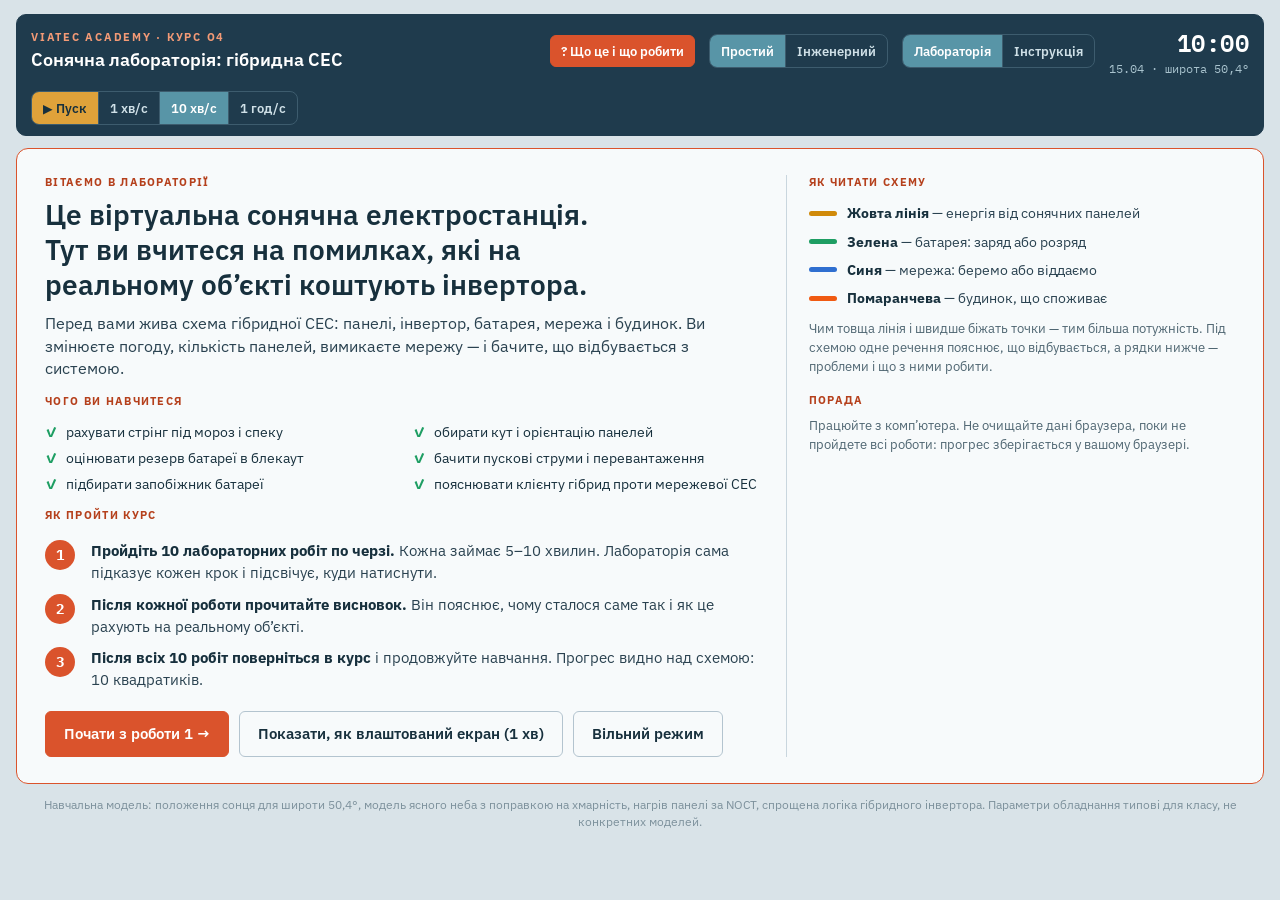
==== commit 38e336d8: "Лабораторія О4: урок курсу О1 без окремого тесту і кодів Co-Authored-By: Claude Opus 5.5 <noreply@an" ====
--- a/lab/index.html
+++ b/lab/index.html
@@ -274,8 +274,8 @@
       <p class="gh" style="margin-top:14px">Як пройти курс</p>
       <ol class="wsteps">
         <li><span><b>Пройдіть 10 лабораторних робіт по черзі.</b> Кожна займає 5–10 хвилин. Лабораторія сама підказує кожен крок і підсвічує, куди натиснути.</span></li>
-        <li><span><b>Після кожної роботи запишіть код</b> — наприклад «КРИГА-58». Усі коди зберігаються в кнопці «Мої коди для тесту».</span></li>
-        <li><span><b>Поверніться в курс на Kwiga і пройдіть тест</b> «Лабораторний практикум», обираючи свої коди. Після тесту Kwiga видасть сертифікат.</span></li>
+        <li><span><b>Після кожної роботи прочитайте висновок.</b> Він пояснює, чому сталося саме так і як це рахують на реальному об’єкті.</span></li>
+        <li><span><b>Після всіх 10 робіт поверніться в курс</b> і продовжуйте навчання. Прогрес видно над схемою: 10 квадратиків.</span></li>
       </ol>
       <div class="wact"><button class="btn primary big" id="wStart" type="button"></button><button class="btn big" id="wTour" type="button">Показати, як влаштований екран (1 хв)</button><button class="btn big" id="wFree" type="button">Вільний режим</button></div>
       <p class="muted" id="wProg"></p>
@@ -883,7 +883,7 @@
       (q.type==='choice'?`<div class="opts">${q.opts.map((o,i)=>`<label><input type="radio" name="gopt" value="${i}"> ${o}</label>`).join('')}</div>`:
        `<div class="ans"><input id="gAns" type="text" inputmode="decimal" placeholder="${q.type==='time'?'наприклад 22:15':'число'}" aria-label="Відповідь">${q.unit?`<span>${q.unit}</span>`:''}</div>`)+
       `<button class="btn primary" data-g="check">Перевірити</button>${LAB.msg?`<p class="fb ${LAB.ok?'ok':'bad'}">${LAB.msg}</p>`:''}`; }
-  else{ markDone(e.id); right=`<p class="gh ok">Роботу виконано ✓ · зараховано ${DONE.length} з ${EXPS.length}</p><p class="gq">Висновок</p><p>${e.concl}</p><div class="codebox">Код роботи для тесту в Kwiga: <b>${e.code}</b><span>Запишіть його — у підсумковому тесті курсу треба буде обрати цей код.</span></div><div class="actions">${nextExp()?`<button class="btn primary" data-g="nextExp">Наступна робота →</button>`:''}<button class="btn" data-g="again">Пройти ще раз</button><button class="btn" data-g="exit">Вільний режим</button></div>`; }
+  else{ markDone(e.id); right=`<p class="gh ok">Роботу виконано ✓ · зараховано ${DONE.length} з ${EXPS.length}</p><p class="gq">Висновок</p><p>${e.concl}</p><div class="actions">${nextExp()?`<button class="btn primary" data-g="nextExp">Наступна робота →</button>`:''}<button class="btn" data-g="again">Пройти ще раз</button><button class="btn" data-g="exit">Вільний режим</button></div>`; }
   g.innerHTML=`<div class="gcol"><p class="gh">Умови</p><p>${e.cond}</p><p class="gh" style="margin-top:6px">Кроки</p><ol class="gsteps">${steps}</ol></div><div class="gcol gq-col">${right}</div><button class="gx btn" data-g="exit" aria-label="Закрити роботу">×</button>`;
   hl(LAB.state==='steps'?e.steps[LAB.step].watch:null); renderProg(); nowBar();
 }
@@ -915,7 +915,7 @@
 function markDone(id){ if(!DONE.includes(id)){ DONE.push(id); try{localStorage.setItem('o4lab-done',JSON.stringify(DONE))}catch(e){} addLog('o',`Лабораторну роботу зараховано: ${DONE.length} з ${EXPS.length}.`);} renderProg(); }
 function renderProg(){
   const n=EXPS.filter(e=>DONE.includes(e.id)).length, all=n===EXPS.length;
-  $('#prog').innerHTML=`<span>Прогрес:</span><span class="dots">${EXPS.map((e,i)=>`<button type="button" class="${DONE.includes(e.id)?'ok':''}${LAB&&LAB.e===e?' cur':''}" data-go2="${e.id}" title="${e.t}${DONE.includes(e.id)?' — виконано':''}">${DONE.includes(e.id)?'✓':i+1}</button>`).join('')}</span><span class="bar"><i style="width:${n/EXPS.length*100}%"></i></span><b style="color:var(--ink)">${n} з ${EXPS.length}</b><button class="btn${all?' primary':''}" id="certBtn"${n?'':' disabled title="З’явиться після першої виконаної роботи"'}>Мої коди для тесту (${n})</button>`;
+  $('#prog').innerHTML=`<span>Прогрес:</span><span class="dots">${EXPS.map((e,i)=>`<button type="button" class="${DONE.includes(e.id)?'ok':''}${LAB&&LAB.e===e?' cur':''}" data-go2="${e.id}" title="${e.t}${DONE.includes(e.id)?' — виконано':''}">${DONE.includes(e.id)?'✓':i+1}</button>`).join('')}</span><span class="bar"><i style="width:${n/EXPS.length*100}%"></i></span><b style="color:var(--ink)">${n} з ${EXPS.length}</b>${all?'<b style="color:var(--ok)">✓ Усі роботи виконано — поверніться в курс</b>':''}`;
 }
 function renderCert(){
   const c=$('#cert'); c.hidden=false; const all=EXPS.every(e=>DONE.includes(e.id));
@@ -963,7 +963,7 @@
     ['Схід–захід','Два MPPT з різним азимутом. Ширший графік генерації.','ew'],
     ['Автономна СЕС','Будь-який гібрид з опцією «Автономна система»: лише PV і АКБ.','frost']];
   $('#viewDoc').innerHTML=`<div class="doc"><nav class="toc" aria-label="Зміст">
-    <a href="#d1">1. Що це</a><a href="#d2">2. Екран</a><a href="#d3">3. Що можна змінювати</a><a href="#d4">4. Що можна побачити</a><a href="#d5">5. Що можна побудувати</a><a href="#d6">6. Лабораторні роботи</a><a href="#d7">7. Як вести заняття</a><a href="#d8">8. Межі моделі</a><a href="#d9">9. Коди і сертифікат</a></nav>
+    <a href="#d1">1. Що це</a><a href="#d2">2. Екран</a><a href="#d3">3. Що можна змінювати</a><a href="#d4">4. Що можна побачити</a><a href="#d5">5. Що можна побудувати</a><a href="#d6">6. Лабораторні роботи</a><a href="#d7">7. Як вести заняття</a><a href="#d8">8. Межі моделі</a><a href="#d9">9. Прогрес</a></nav>
   <article class="art">
     <h2 id="d1">1. Що це</h2>
     <p>Віртуальний стенд сонячної електростанції. Ви збираєте систему з типового обладнання, задаєте погоду і час, вмикаєте навантаження і відключаєте мережу. Модель щосекунди рахує положення сонця, генерацію кожного MPPT, заряд АКБ, обмін з мережею і реакцію захисту.</p>
@@ -988,16 +988,14 @@
     <ol><li>Покажіть вільний режим: сонце, хмари, кут. П’ять хвилин, щоб група звикла до схеми.</li>
     <li>Дайте роботу без підказки результату: учасники формулюють гіпотезу, потім перевіряють у лабораторії.</li>
     <li>Попросіть підтвердити результат розрахунком з курсу: лабораторія показує наслідок, формула пояснює причину.</li>
-    <li>Для онлайну на Kwiga: одна робота на урок, у завданні уроку — питання з роботи і відповідь числом.</li></ol>
+    <li>Для онлайну: лабораторія — окремий урок курсу перед підсумковим тестом.</li></ol>
     <h2 id="d8">8. Межі моделі</h2>
     <ul><li>Сонце — для широти 50,4°, 15-го числа місяця; хмарність усереднена.</li>
     <li>Температура панелі — за NOCT, без вітру. Vmp рахується через температурний коефіцієнт потужності як наближення.</li>
     <li>Параметри інверторів і АКБ типові для класу, не конкретних моделей. Для проєкту — лише паспорти.</li>
     <li>Не моделюються втрати в кабелях, затінення, деградація і алгоритми конкретних виробників.</li></ul>
-    <h2 id="d9">9. Коди робіт і сертифікат у Kwiga</h2>
-    <p>Робота зараховується, коли пройдено всі кроки і правильно відповідено на питання. Після цього лабораторія показує <b>код роботи</b>. Прогрес видно над схемою: 10 квадратиків і кнопка «Мої коди для тесту».</p>
-    <p>Коди потрібні для підсумкового тесту курсу в Kwiga «Лабораторний практикум». Після успішного тесту Kwiga сама видає сертифікат.</p>
-    <p>Прогрес зберігається в браузері учасника. Якщо очистити дані браузера або перейти на інший пристрій, роботи доведеться пройти знову.</p>
+    <h2 id="d9">9. Прогрес</h2>
+    <p>Робота зараховується, коли пройдено всі кроки і правильно відповідено на питання. Прогрес видно над схемою: 10 квадратиків. Він зберігається в браузері учасника — якщо очистити дані браузера або перейти на інший пристрій, роботи доведеться пройти знову.</p>
   </article></div>`;
 }
 
@@ -1007,7 +1005,7 @@
  {sel:'.sld',t:'Жива схема',p:'Центр екрана. Панелі → інвертор → батарея, мережа і щит з приладами. Точки біжать туди, куди йде енергія: жовті — сонце, зелені — батарея, сині — мережа, помаранчеві — будинок. Під схемою одне речення пояснює, що відбувається, а червоні й жовті рядки — що не так і як виправити.'},
  {sel:'.envcol .panel',t:'Сонце і погода',p:'Праворуч — час доби, місяць, хмарність і мороз або спека. Змініть, наприклад, місяць на грудень і подивіться, що станеться з генерацією.'},
  {sel:'#task',t:'Лабораторні роботи',p:'Тут обирається робота. Після вибору з’являється панель з умовами і кроками: «Що зробити» і «Що має статися». Потрібна кнопка чи поле підсвічується помаранчевою рамкою.'},
- {sel:'#prog',t:'Прогрес і коди',p:'10 квадратиків — ваші роботи. Після кожної ви отримуєте код, усі коди — в кнопці «Мої коди для тесту». З ними йдете на тест у Kwiga за сертифікатом.'}];
+ {sel:'#prog',t:'Прогрес',p:'10 квадратиків — ваші роботи. Виконана робота стає зеленою. Натисніть на квадратик, щоб відкрити будь-яку роботу ще раз.'}];
 let TI=-1;
 function tour(i){ document.querySelectorAll('.tour-on').forEach(x=>x.classList.remove('tour-on')); const tip=$('#tourTip');
   if(i<0||i>=TOUR.length){ TI=-1; tip.hidden=true; if(i>=TOUR.length){ const nx=EXPS.find(e=>!DONE.includes(e.id)); if(nx) startExp(nx.id);} return; }
@@ -1019,7 +1017,7 @@
 function showWelcome(on){
   document.body.classList.toggle('welcoming',on); $('#welcome').hidden=!on;
   if(on){ const nx=EXPS.find(e=>!DONE.includes(e.id)), n=EXPS.filter(e=>DONE.includes(e.id)).length;
-    $('#wStart').textContent=n===0?'Почати з роботи 1 →':nx?`Продовжити: ${nx.t} →`:'Усі роботи виконано — мої коди →';
+    $('#wStart').textContent=n===0?'Почати з роботи 1 →':nx?`Продовжити: ${nx.t} →`:'Усі роботи виконано — пройти ще раз →';
     $('#wProg').textContent=n?`Виконано ${n} з ${EXPS.length} робіт.`:'';
     if(playing){ playing=false; setPlay(); } window.scrollTo({top:0}); }
 }
@@ -1027,7 +1025,7 @@
   if(b.id==='helpBtn'){ showWelcome(true); return; }
   if(b.id==='wFree'){ showWelcome(false); setMode(true); setTimeout(drawChart,0); return; }
   if(b.id==='wTour'){ showWelcome(false); setMode(true); stopLab(); setTimeout(()=>tour(0),150); return; }
-  if(b.id==='wStart'){ showWelcome(false); const nx=EXPS.find(e=>!DONE.includes(e.id)); if(nx) startExp(nx.id); else renderCert(); setTimeout(drawChart,0); return; }
+  if(b.id==='wStart'){ showWelcome(false); const nx=EXPS.find(e=>!DONE.includes(e.id)); startExp((nx||EXPS[0]).id); setTimeout(drawChart,0); return; }
 });
 renderProg();
 let md='s'; try{md=localStorage.getItem('o4lab-mode')||'s'}catch(e){} setMode(md==='s');
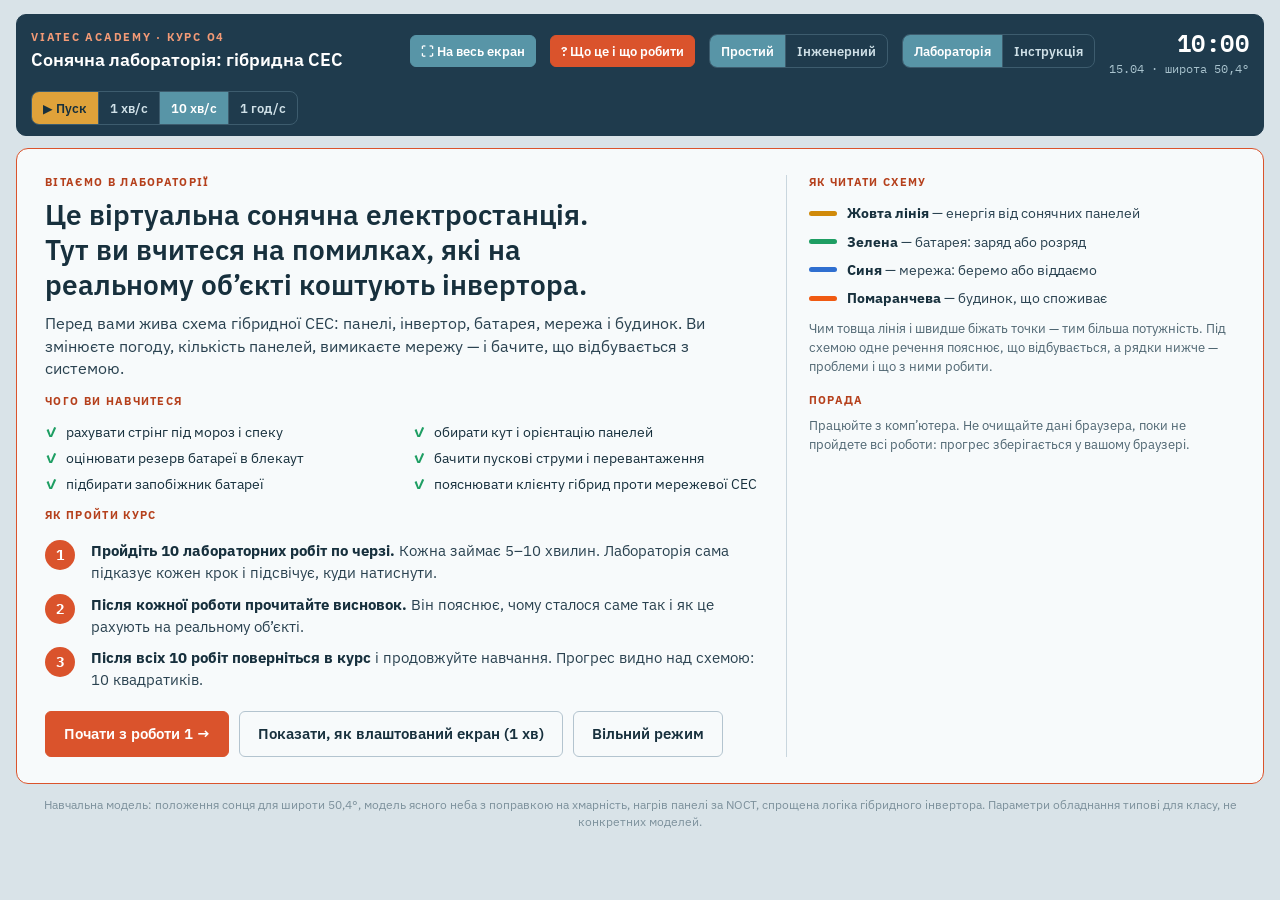
==== commit ea9a8bde: "Лабораторія О4: кнопка «На весь екран» Co-Authored-By: Claude Opus 5.5 <noreply@anthropic.com> Claud" ====
--- a/lab/index.html
+++ b/lab/index.html
@@ -127,6 +127,8 @@
 .lab dd{margin:0;color:#2A4250}
 .foot{font-size:12px;color:var(--dim);text-align:center}
 [hidden]{display:none!important}
+.bar #fsBtn{background:#5895A7;border-color:#5895A7;color:#fff}
+:fullscreen{background:var(--bg);overflow:auto}
 .lbl2{font-size:10.5px;letter-spacing:.12em;text-transform:uppercase;color:var(--muted);font-weight:700;margin-top:2px}
 .doT{font-weight:600;color:var(--ink);font-size:15px}
 .expT{color:var(--ink);font-size:14px;background:var(--panel);border-left:3px solid var(--ok);padding:5px 9px;border-radius:4px}
@@ -257,6 +259,7 @@
 <div class="wrap">
   <div class="bar">
     <div class="brand"><span class="e">Viatec Academy · Курс О4</span><h1>Сонячна лабораторія: гібридна СЕС</h1></div>
+    <button class="btn" id="fsBtn" type="button" title="Відкрити лабораторію на весь екран">⛶ На весь екран</button>
     <button class="btn" id="helpBtn" type="button">? Що це і що робити</button>
     <div class="seg" aria-label="Режим"><button id="mSimple" aria-pressed="true">Простий</button><button id="mPro" aria-pressed="false">Інженерний</button></div>
     <div class="seg" role="tablist" aria-label="Розділ"><button role="tab" id="tabLab" aria-selected="true">Лабораторія</button><button role="tab" id="tabDoc" aria-selected="false">Інструкція</button></div>
@@ -1014,6 +1017,16 @@
   tip.innerHTML=`<span class="tn">Знайомство з екраном · ${i+1}/${TOUR.length}</span><h3>${st.t}</h3><p>${st.p}</p><div class="row"><button class="btn" data-tour="skip">Пропустити</button>${i?'<button class="btn" data-tour="prev">← Назад</button>':''}<button class="btn primary" data-tour="next">${last?'Почати роботу 1 →':'Далі →'}</button></div>`; }
 document.addEventListener('click',e=>{ const b=e.target.closest('[data-tour]'); if(!b) return; const a=b.dataset.tour; if(a==='skip') tour(-1); else if(a==='prev') tour(TI-1); else tour(TI+1); });
 document.addEventListener('keydown',e=>{ if(TI>=0&&e.key==='Escape') tour(-1); });
+function fsToggle(){
+  const d=document, el=d.documentElement;
+  if(d.fullscreenElement||d.webkitFullscreenElement){ (d.exitFullscreen||d.webkitExitFullscreen).call(d); return; }
+  const req=el.requestFullscreen||el.webkitRequestFullscreen;
+  if(req&&(d.fullscreenEnabled||d.webkitFullscreenEnabled)){ try{ const p=req.call(el); if(p&&p.catch) p.catch(()=>openTab()); }catch(e){ openTab(); } }
+  else openTab();
+}
+function openTab(){ const a=document.createElement('a'); a.href=location.href; a.target='_blank'; a.rel='noopener'; document.body.appendChild(a); a.click(); a.remove(); }
+document.addEventListener('fullscreenchange',()=>{ const b=$('#fsBtn'); if(b) b.textContent=document.fullscreenElement?'✕ Вийти з повного екрана':'⛶ На весь екран'; setTimeout(drawChart,50); });
+document.addEventListener('click',e=>{ if(e.target.closest('#fsBtn')) fsToggle(); });
 function showWelcome(on){
   document.body.classList.toggle('welcoming',on); $('#welcome').hidden=!on;
   if(on){ const nx=EXPS.find(e=>!DONE.includes(e.id)), n=EXPS.filter(e=>DONE.includes(e.id)).length;
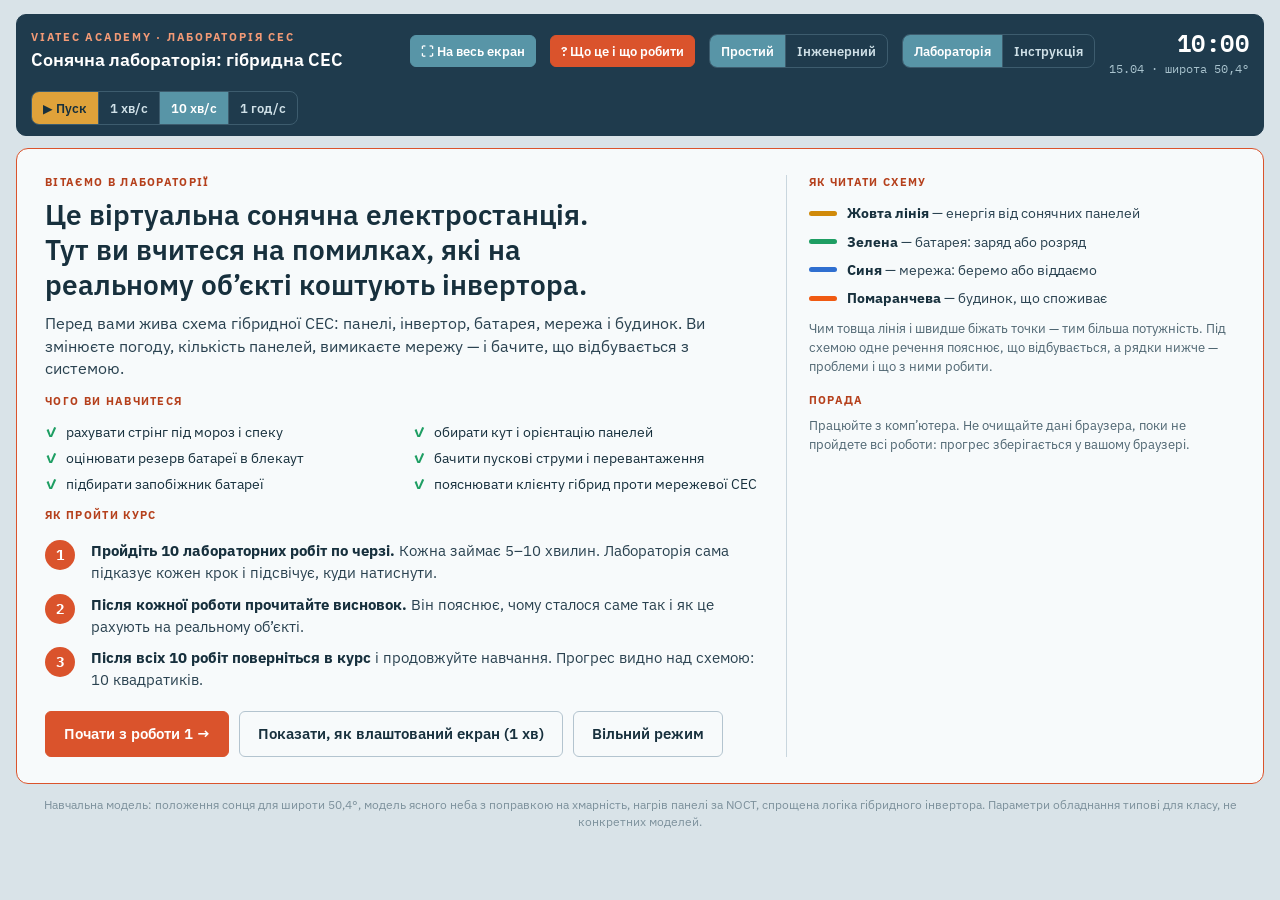
==== commit ca1e4ee7: "Лабораторія: назва без прив'язки до О4 Co-Authored-By: Claude Opus 5.5 <noreply@anthropic.com> Claud" ====
--- a/lab/index.html
+++ b/lab/index.html
@@ -258,7 +258,7 @@
 </head><body>
 <div class="wrap">
   <div class="bar">
-    <div class="brand"><span class="e">Viatec Academy · Курс О4</span><h1>Сонячна лабораторія: гібридна СЕС</h1></div>
+    <div class="brand"><span class="e">Viatec Academy · Лабораторія СЕС</span><h1>Сонячна лабораторія: гібридна СЕС</h1></div>
     <button class="btn" id="fsBtn" type="button" title="Відкрити лабораторію на весь екран">⛶ На весь екран</button>
     <button class="btn" id="helpBtn" type="button">? Що це і що робити</button>
     <div class="seg" aria-label="Режим"><button id="mSimple" aria-pressed="true">Простий</button><button id="mPro" aria-pressed="false">Інженерний</button></div>
